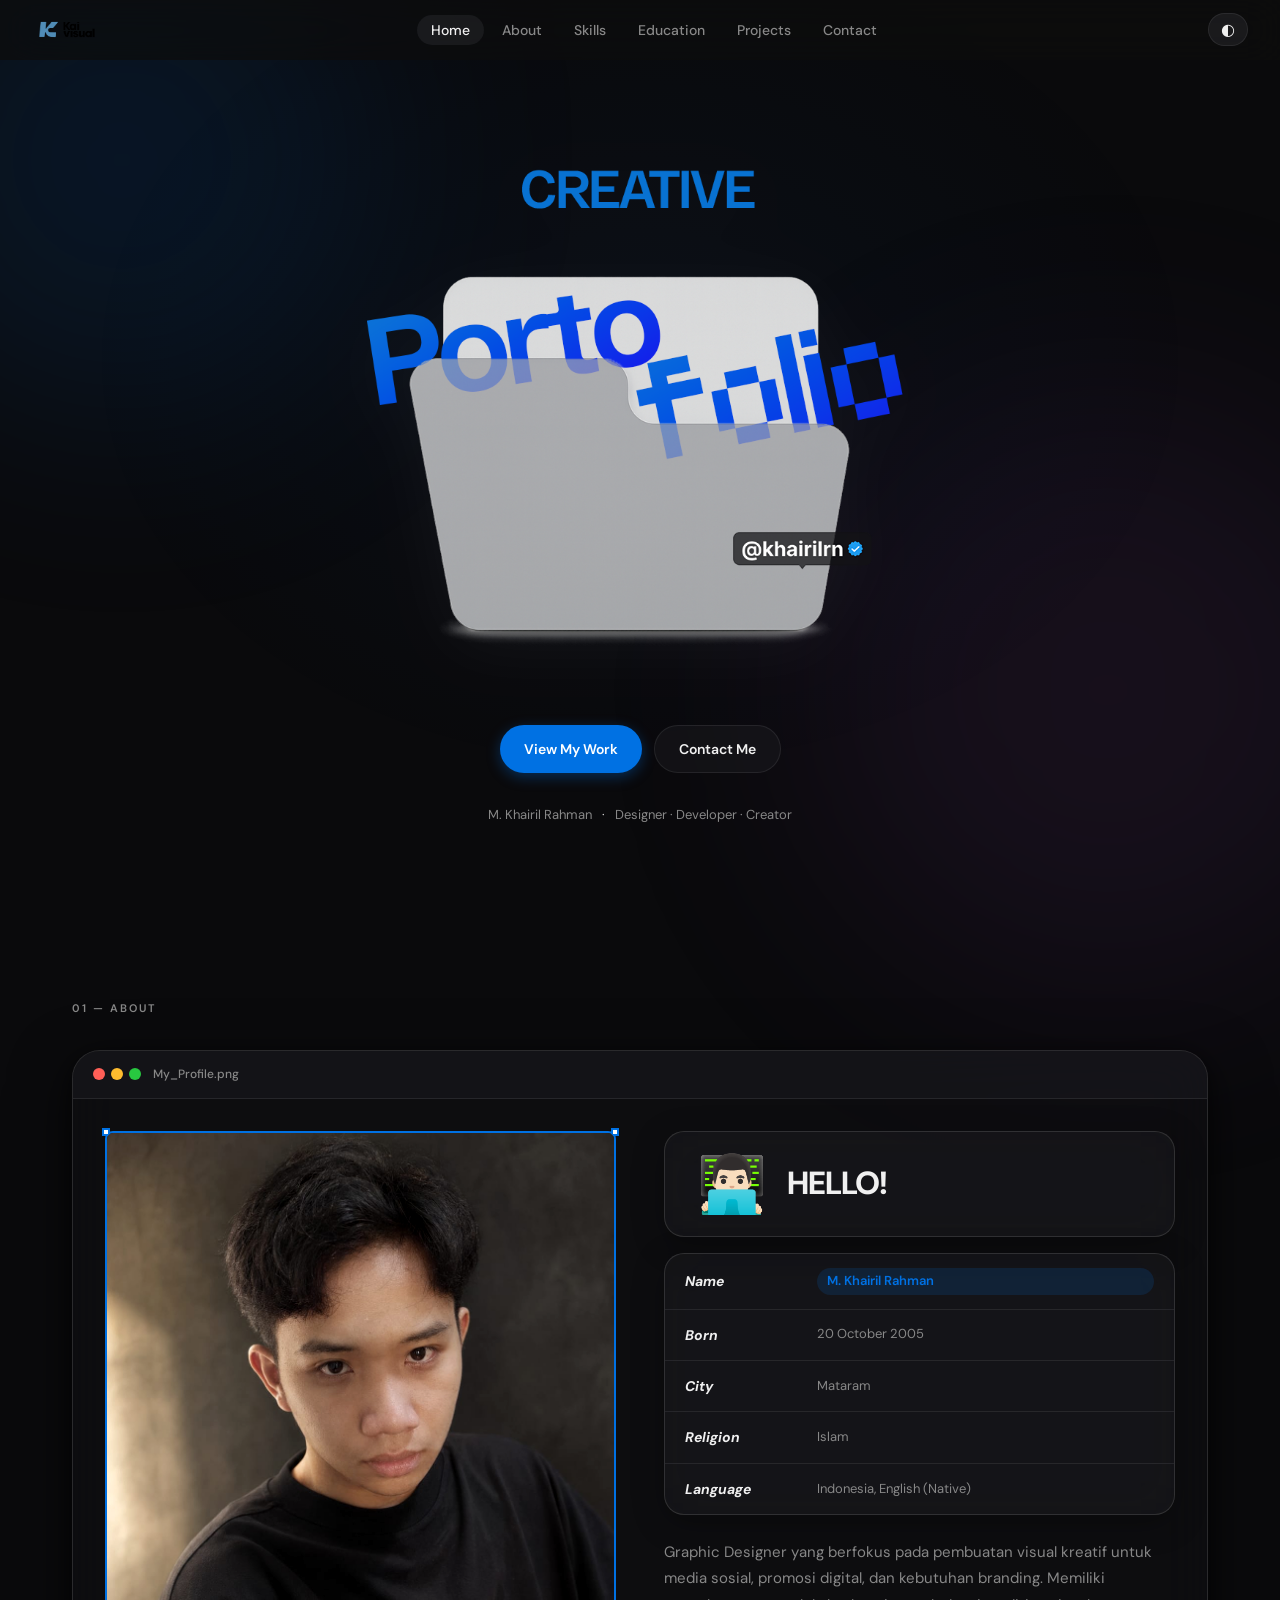
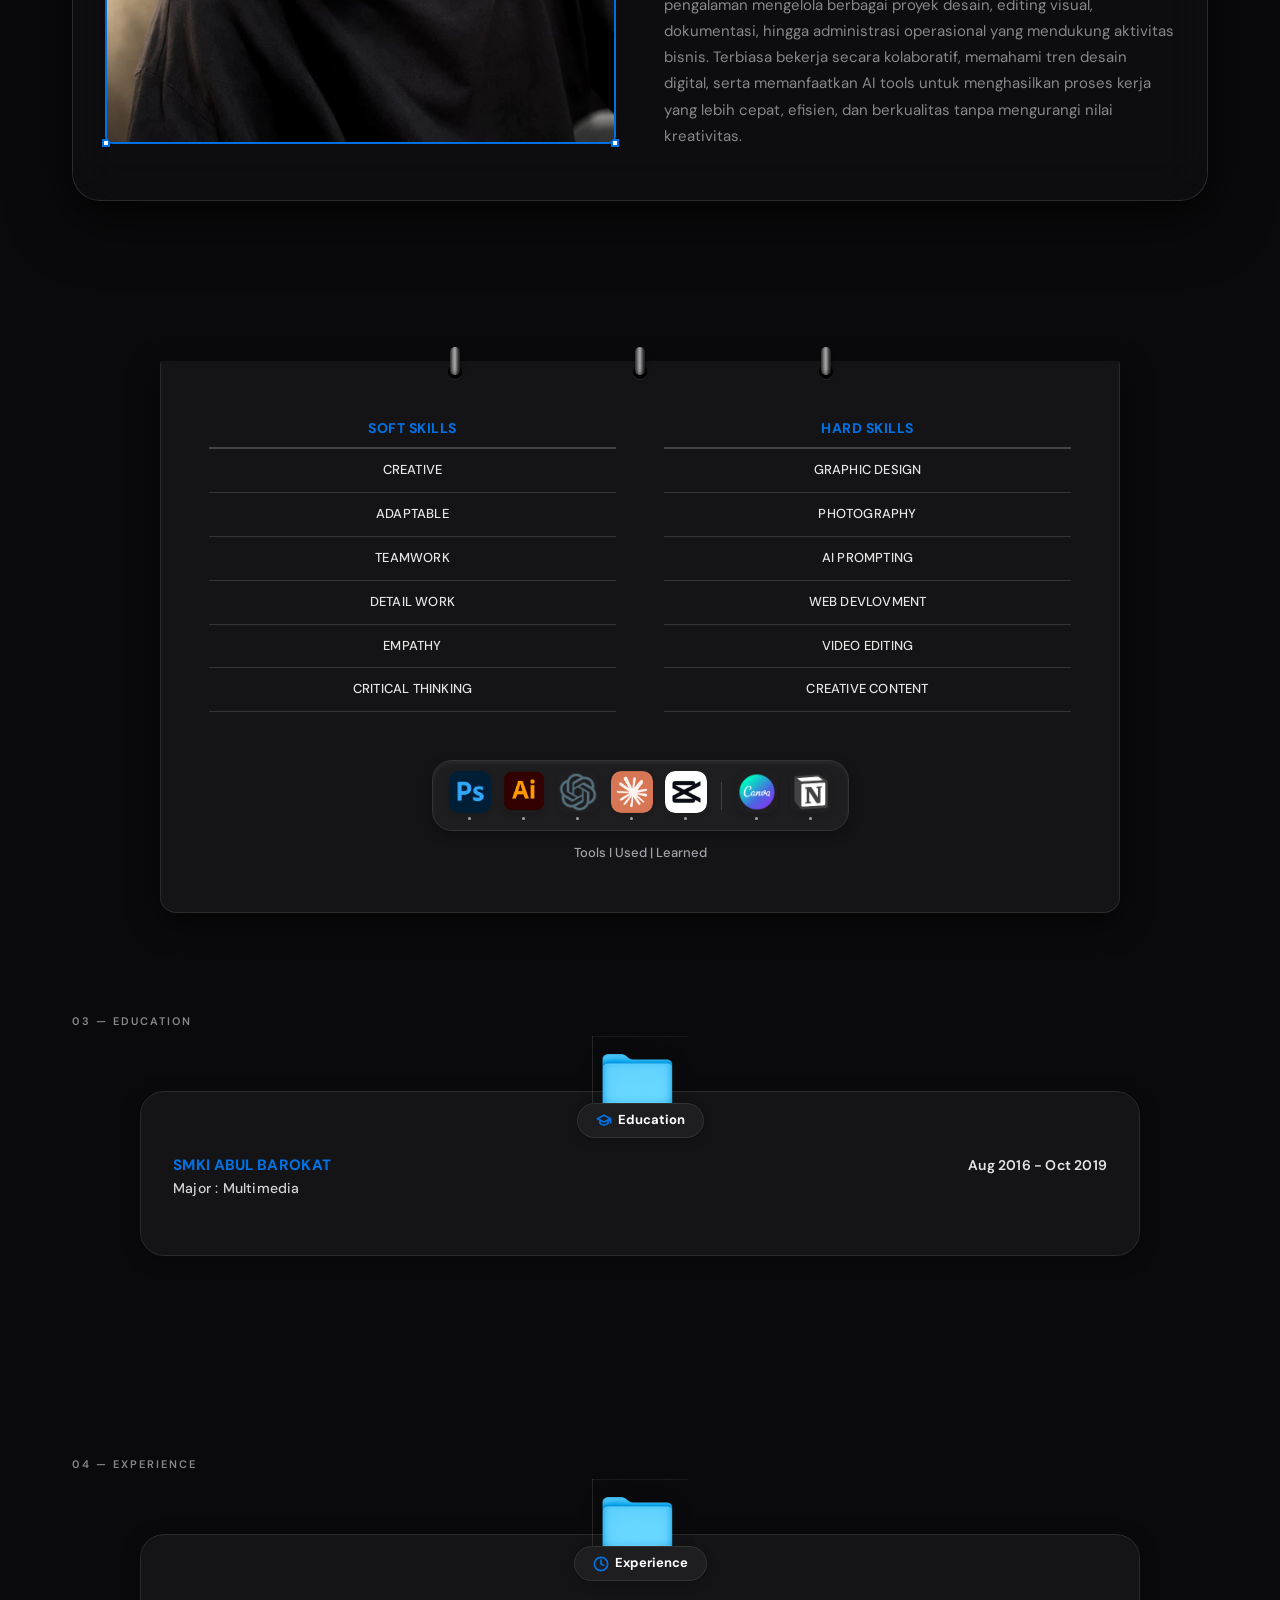
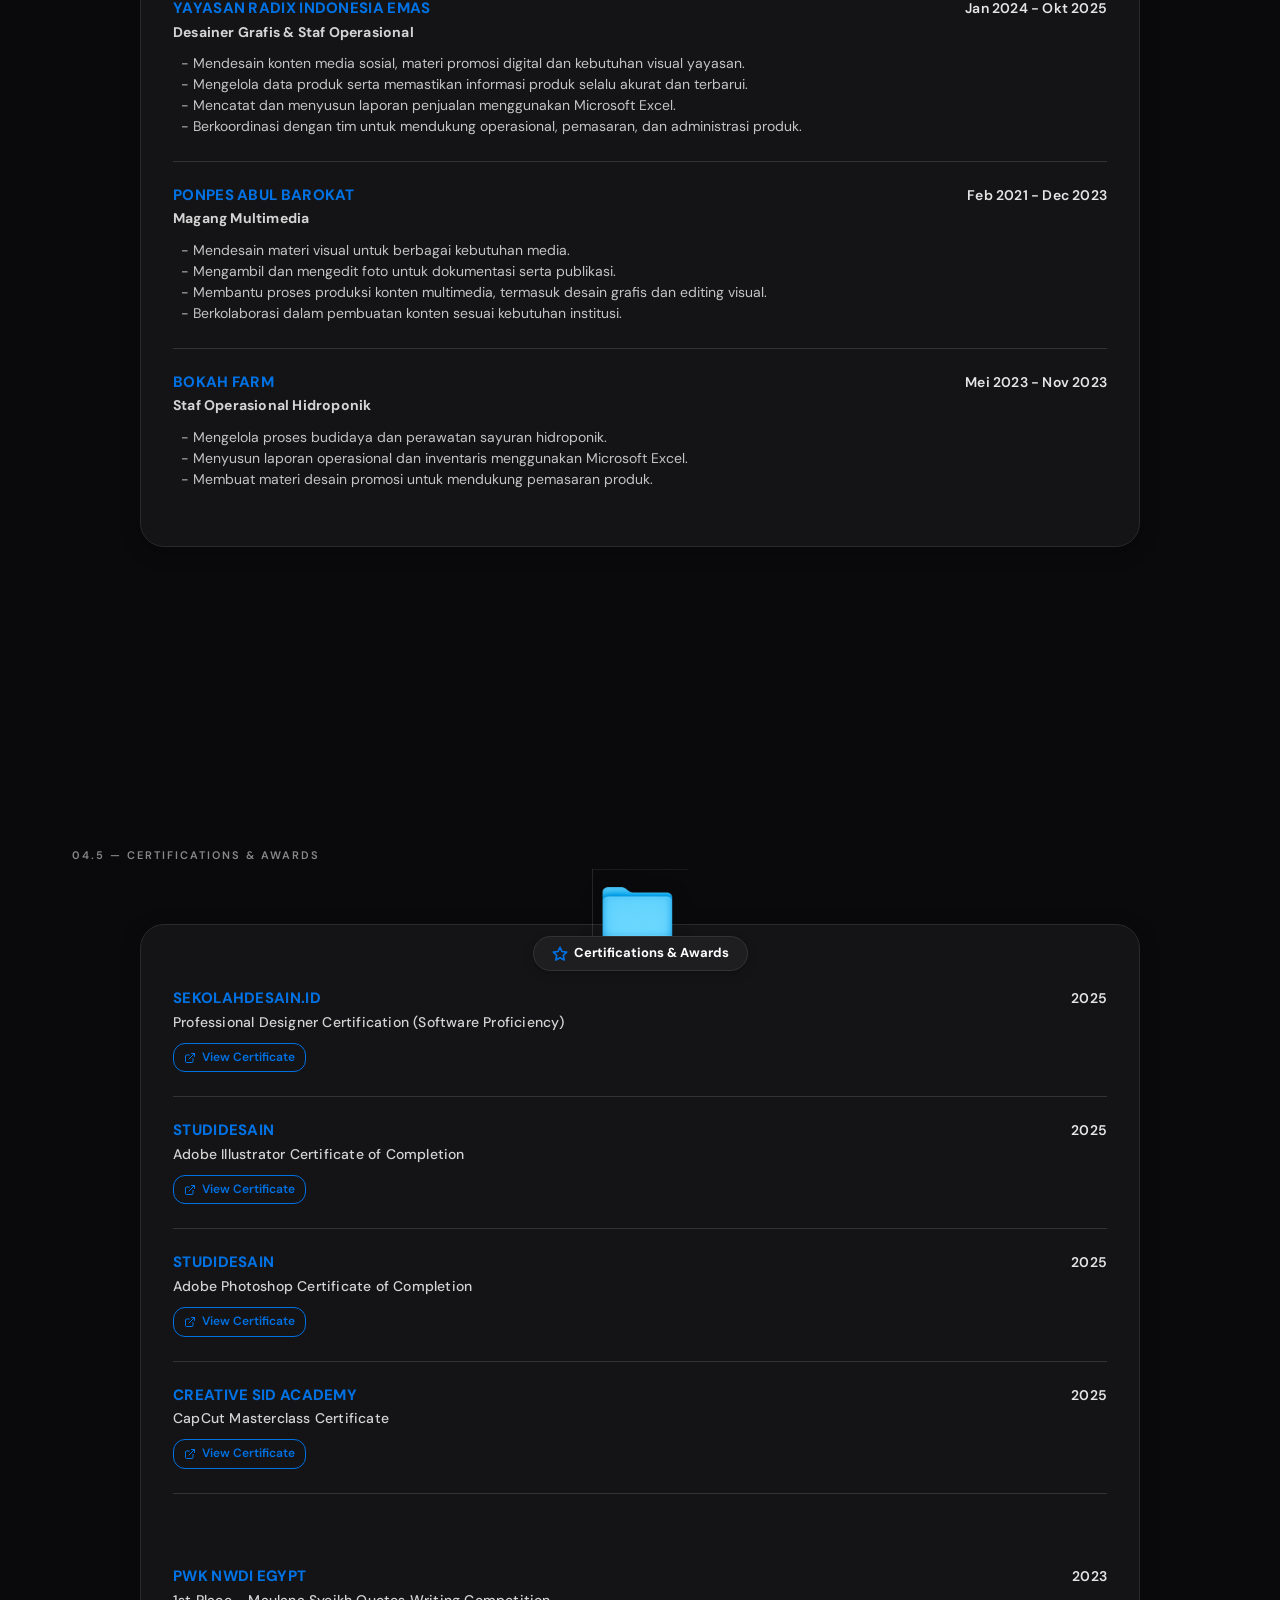
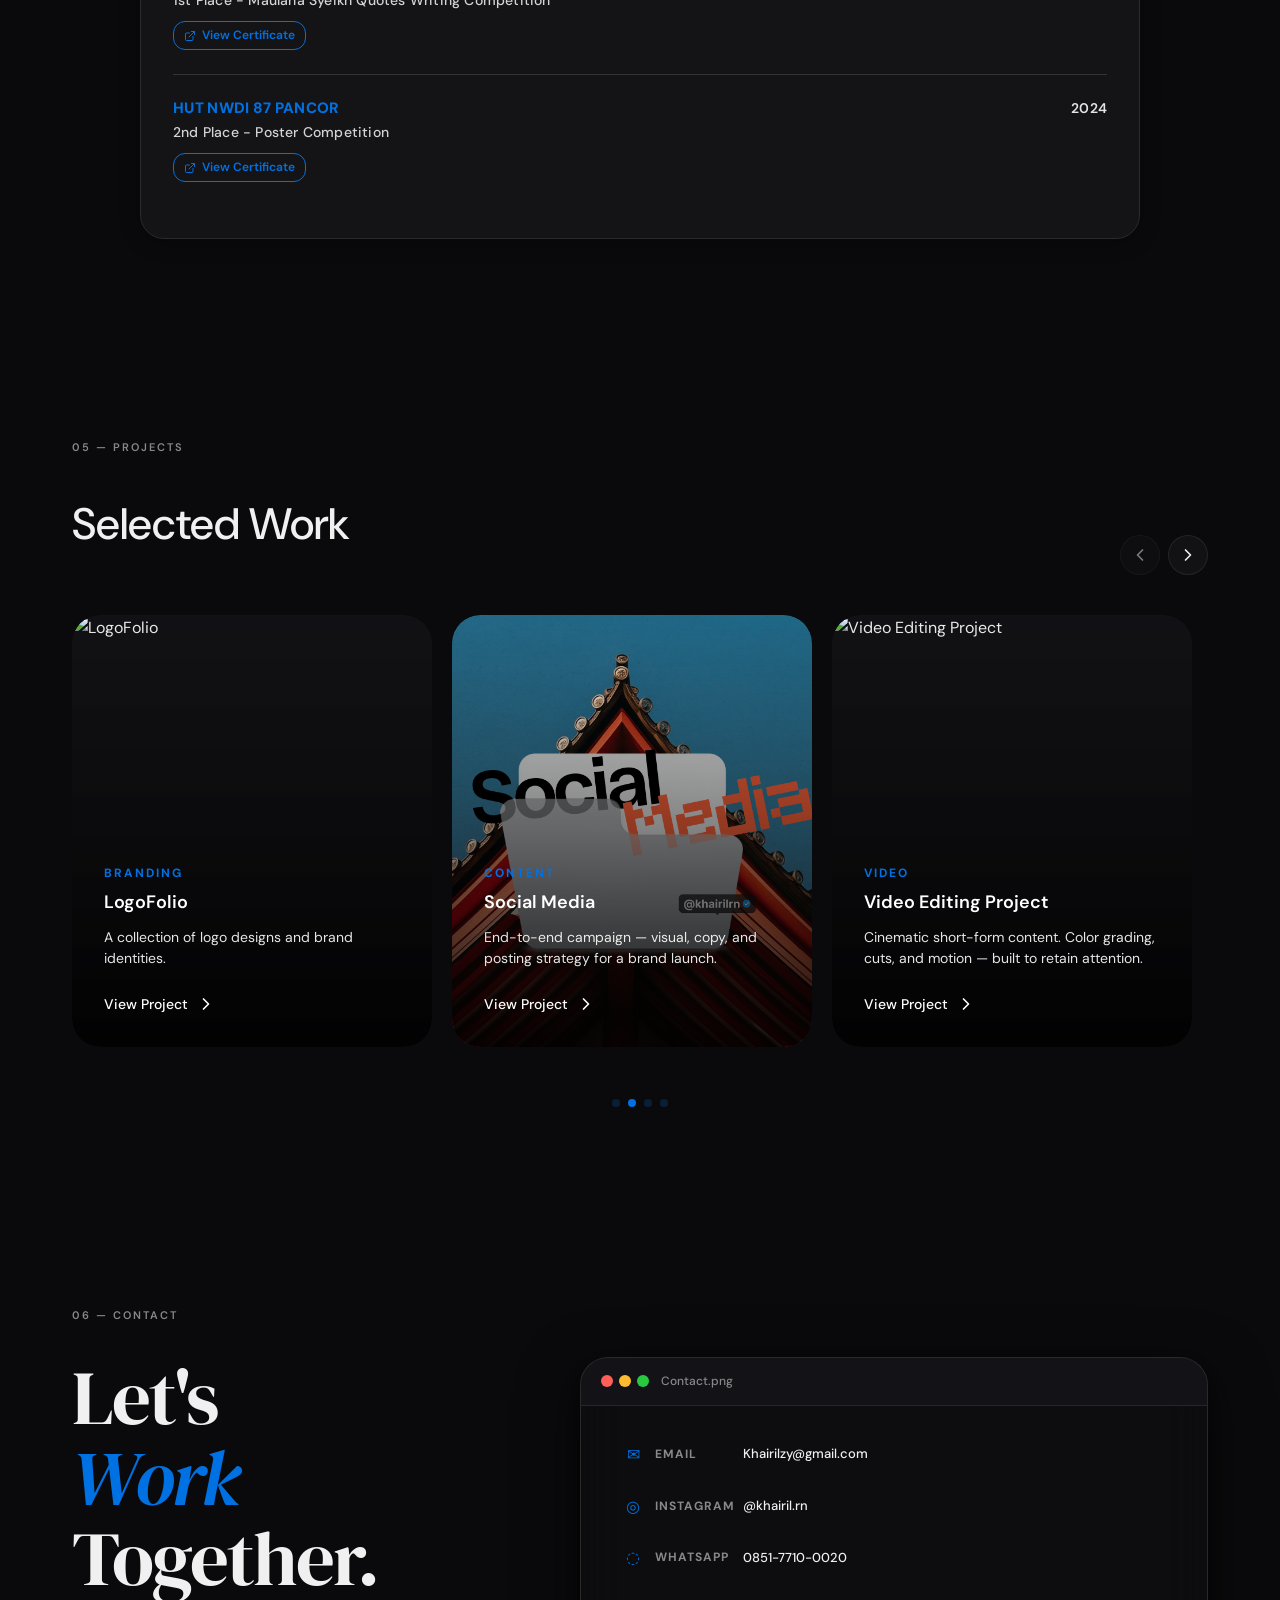
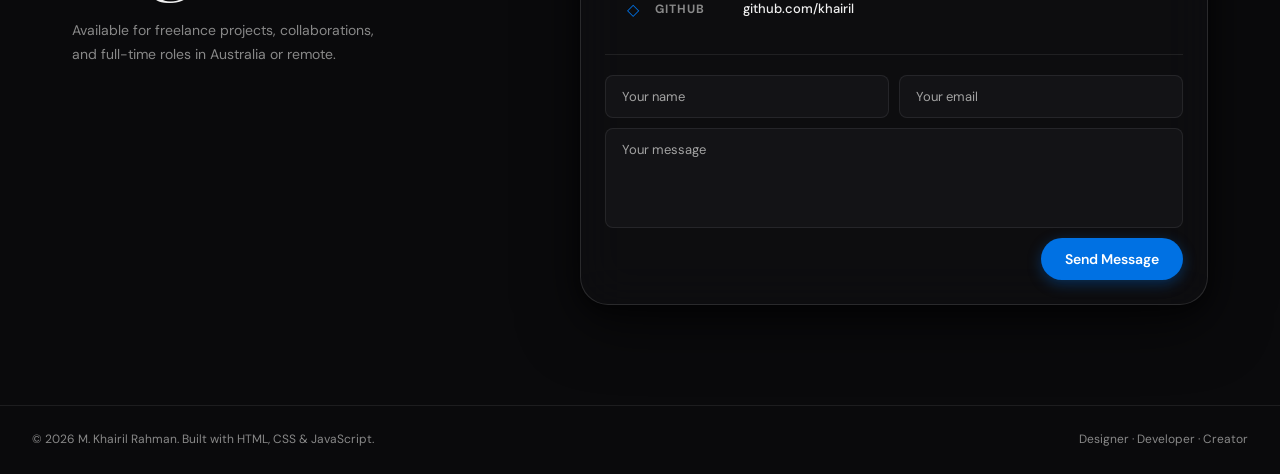
==== port/index.html @ 75b51e00 "Add files via upload" ====
<!DOCTYPE html>
<html lang="en">

<head>
  <meta charset="UTF-8" />
  <meta name="viewport" content="width=device-width, initial-scale=1.0" />
  <title>M. Khairil Rahman — Portfolio 2026</title>
  <link rel="preconnect" href="https://fonts.googleapis.com" />
  <link rel="preconnect" href="https://fonts.gstatic.com" crossorigin />
  <link
    href="https://fonts.googleapis.com/css2?family=DM+Sans:ital,opsz,wght@0,9..40,300;0,9..40,400;0,9..40,500;0,9..40,700;1,9..40,400;1,9..40,700&family=DM+Serif+Display:ital@0;1&display=swap"
    rel="stylesheet" />
  <link rel="stylesheet" href="style.css" />
</head>

<body class="dark">

  <!-- NAVBAR -->
  <nav class="navbar" id="navbar">
    <a href="#home" class="nav-logo">
      <img src="assets/icon%20apps/kaivisual%20New%20Logo-07.png" alt="Logo" />
    </a>
    <ul class="nav-links">
      <li><a href="#home" class="nav-link active">Home</a></li>
      <li><a href="#about" class="nav-link">About</a></li>
      <li><a href="#skills" class="nav-link">Skills</a></li>
      <li><a href="#education" class="nav-link">Education</a></li>
      <li><a href="#projects" class="nav-link">Projects</a></li>
      <li><a href="#contact" class="nav-link">Contact</a></li>
    </ul>
    <button class="dark-toggle" id="darkToggle" aria-label="Toggle dark mode">
      <span class="toggle-icon">◐</span>
    </button>
    <button class="hamburger" id="hamburger" aria-label="Menu">
      <span></span><span></span><span></span>
    </button>
  </nav>

  <!-- HERO SECTION -->
  <section class="hero" id="home">
    <div class="hero-center">
      <div class="hero-image-wrapper reveal" id="heroImageWrapper">
        <img src="assets/hero-image.png" alt="Creative Portfolio 2026" class="hero-image light-img" />
        <img src="assets/Portodark.png" alt="Creative Portfolio 2026" class="hero-image dark-img" />
      </div>
    </div>

    <div class="hero-cta reveal">
      <a href="#projects" class="btn btn-primary">View My Work</a>
      <a href="#contact" class="btn btn-ghost">Contact Me</a>
    </div>

    <div class="hero-sub reveal">
      <span>M. Khairil Rahman</span>
      <span class="sep">·</span>
      <span>Designer · Developer · Creator</span>
    </div>
  </section>

  <!-- ABOUT SECTION -->
  <section class="about" id="about">
    <div class="section-label reveal">01 — About</div>

    <div class="macos-window reveal">
      <div class="window-bar">
        <div class="traffic-lights">
          <span class="tl red"></span>
          <span class="tl yellow"></span>
          <span class="tl green"></span>
        </div>
        <span class="window-title">My_Profile.png</span>
      </div>
      <div class="window-body about-body">
        <div class="about-left">
          <div class="photo-frame">
            <div class="photo-placeholder" id="photoCard">
              <div class="photo-handle top-left"></div>
              <div class="photo-handle top-right"></div>
              <div class="photo-handle bottom-left"></div>
              <div class="photo-handle bottom-right"></div>
              <img src="assets/profile.jpg" alt="M. Khairil Rahman" class="profile-photo" />
              <div class="photo-glow-overlay"></div>
            </div>
          </div>
        </div>
        <div class="about-right">
          <div class="hello-card">
            <div class="memoji">👨🏻‍💻</div>
            <span class="hello-text">HELLO!</span>
          </div>
          <div class="bio-card">
            <div class="bio-row">
              <span class="bio-label">Name</span>
              <span class="bio-value highlight">M. Khairil Rahman</span>
            </div>
            <div class="bio-row">
              <span class="bio-label">Born</span>
              <span class="bio-value">20 October 2005</span>
            </div>
            <div class="bio-row">
              <span class="bio-label">City</span>
              <span class="bio-value">Mataram</span>
            </div>
            <div class="bio-row">
              <span class="bio-label">Religion</span>
              <span class="bio-value">Islam</span>
            </div>
            <div class="bio-row">
              <span class="bio-label">Language</span>
              <span class="bio-value">Indonesia, English (Native)</span>
            </div>
          </div>
          <p class="about-text">
            Graphic Designer yang berfokus pada pembuatan visual kreatif untuk media sosial, promosi digital, dan kebutuhan branding. Memiliki pengalaman mengelola berbagai proyek desain, editing visual, dokumentasi, hingga administrasi operasional yang mendukung aktivitas bisnis. Terbiasa bekerja secara kolaboratif, memahami tren desain digital, serta memanfaatkan AI tools untuk menghasilkan proses kerja yang lebih cepat, efisien, dan berkualitas tanpa mengurangi nilai kreativitas.
          </p>
        </div>
      </div>
    </div>
  </section>



  <!-- RINGBOUND NOTEBOOK UI (SOFT & HARD SKILLS) -->
  <div class="ring-notebook-ui reveal" style="--delay:200ms">
    <!-- Binder rings at top edge -->
    <div class="binder-rings">
      <div class="ring-wrapper">
        <div class="ring-hole"></div>
        <div class="binder-ring"></div>
      </div>
      <div class="ring-wrapper">
        <div class="ring-hole"></div>
        <div class="binder-ring"></div>
      </div>
      <div class="ring-wrapper">
        <div class="ring-hole"></div>
        <div class="binder-ring"></div>
      </div>
    </div>

    <!-- Notebook Page Body -->
    <div class="notebook-body">
      <div class="notebook-columns">
        <!-- Left Column: Soft Skills -->
        <div class="notebook-col">
          <div class="col-header">SOFT SKILLS</div>
          <div class="col-divider"></div>
          <ul class="skills-list">
            <li>CREATIVE</li>
            <li>ADAPTABLE</li>
            <li>TEAMWORK</li>
            <li>DETAIL WORK</li>
            <li>EMPATHY</li>
            <li>CRITICAL THINKING</li>
          </ul>
        </div>
        <!-- Right Column: Hard Skills -->
        <div class="notebook-col">
          <div class="col-header">HARD SKILLS</div>
          <div class="col-divider"></div>
          <ul class="skills-list">
            <li>GRAPHIC DESIGN</li>
            <li>PHOTOGRAPHY</li>
            <li>AI PROMPTING</li>
            <li>WEB DEVLOVMENT</li>
            <li>VIDEO EDITING</li>
            <li>CREATIVE CONTENT</li>
          </ul>
        </div>
      </div>

      <!-- Software Tools Dock -->
      <div class="notebook-dock-container">
        <div class="software-dock">
          <!-- Photoshop -->
          <div class="dock-app">
            <div class="app-icon"><img src="assets/icon apps/photoshop.png" alt="Photoshop"
                style="width: 100%; height: 100%; object-fit: cover; border-radius: 10px;"></div>
            <span class="app-dot"></span>
          </div>
          <!-- Illustrator -->
          <div class="dock-app">
            <div class="app-icon"><img src="assets/icon apps/illustrator.png" alt="Illustrator"
                style="width: 100%; height: 100%; object-fit: cover; border-radius: 10px;"></div>
            <span class="app-dot"></span>
          </div>
          <!-- ChatGPT -->
          <div class="dock-app">
            <div class="app-icon"><img src="assets/icon apps/chatgpt.png" alt="ChatGPT"
                style="width: 100%; height: 100%; object-fit: cover; border-radius: 10px;"></div>
            <span class="app-dot"></span>
          </div>
          <!-- Claude AI -->
          <div class="dock-app">
            <div class="app-icon"><img src="assets/icon apps/claude.png" alt="Claude AI"
                style="width: 100%; height: 100%; object-fit: cover; border-radius: 10px;"></div>
            <span class="app-dot"></span>
          </div>
          <!-- CapCut -->
          <div class="dock-app">
            <div class="app-icon"><img src="assets/icon apps/capcut.png" alt="CapCut"
                style="width: 100%; height: 100%; object-fit: cover; border-radius: 10px;"></div>
            <span class="app-dot"></span>
          </div>
          <!-- Divider -->
          <div class="dock-divider"></div>
          <!-- Canva -->
          <div class="dock-app">
            <div class="app-icon"><img src="assets/icon apps/canva.png" alt="Canva"
                style="width: 100%; height: 100%; object-fit: cover; border-radius: 10px;"></div>
            <span class="app-dot"></span>
          </div>
          <!-- Notion -->
          <div class="dock-app">
            <div class="app-icon"><img src="assets/icon apps/notion.png" alt="Notion"
                style="width: 100%; height: 100%; object-fit: cover; border-radius: 10px;"></div>
            <span class="app-dot"></span>
          </div>
        </div>
        <div class="dock-footer-label">Tools I Used | Learned</div>
      </div>
    </div>
  </div>
  </section>

  <!-- EDUCATION SECTION -->
  <section class="experience" id="education">
    <div class="section-label reveal">03 — Education</div>

    <div class="single-folder-container reveal">
      <div class="folder-card-wrapper">
        <div class="folder-tab-header">
          <img src="assets/icon apps/folder.png" alt="Folder Tab" class="folder-tab-image" />
          <div class="folder-tab-label">
            <span class="tab-icon">
              <svg viewBox="0 0 24 24" width="16" height="16" fill="none" stroke="currentColor" stroke-width="2.5" stroke-linecap="round" stroke-linejoin="round">
                <path d="M22 10v6M2 10l10-5 10 5-10 5z"></path>
                <path d="M6 12v5c3 3 9 3 12 0v-5"></path>
              </svg>
            </span>
            Education
          </div>
        </div>

        <div class="folder-card-body">
          <div class="exp-table-row">
            <div class="exp-details-col">
              <div class="exp-company">SMKI Abul Barokat</div>
              <div class="exp-role" style="text-transform: none;">Major : Multimedia</div>
            </div>
            <div class="exp-date-col">Aug 2016 - Oct 2019</div>
          </div>
        </div>
      </div>
    </div>
  </section>

  <!-- EXPERIENCE SECTION -->
  <section class="experience" id="experience">
    <div class="section-label reveal">04 — Experience</div>

    <div class="single-folder-container reveal">
      <!-- FOLDER: EXPERIENCE -->
      <div class="folder-card-wrapper">
        <div class="folder-tab-header">
          <img src="assets/icon apps/folder.png" alt="Folder Tab" class="folder-tab-image" />
          <div class="folder-tab-label">
            <span class="tab-icon">
              <svg viewBox="0 0 24 24" width="16" height="16" fill="none" stroke="currentColor" stroke-width="2.5"
                stroke-linecap="round" stroke-linejoin="round">
                <circle cx="12" cy="12" r="10"></circle>
                <polyline points="12 6 12 12 16 14"></polyline>
              </svg>
            </span>
            Experience
          </div>
        </div>

        <div class="folder-card-body">
          <!-- Row 1 -->
          <div class="exp-table-row">
            <div class="exp-details-col">
              <div class="exp-company">Yayasan Radix Indonesia Emas</div>
              <div class="exp-role" style="text-transform: none; font-weight: bold; margin-bottom: 8px;">Desainer Grafis &amp; Staf Operasional</div>
              <ul style="margin: 0; padding-left: 20px; font-size: 14px; opacity: 0.8; line-height: 1.5; list-style-type: '- ';">
                <li>Mendesain konten media sosial, materi promosi digital dan kebutuhan visual yayasan.</li>
                <li>Mengelola data produk serta memastikan informasi produk selalu akurat dan terbarui.</li>
                <li>Mencatat dan menyusun laporan penjualan menggunakan Microsoft Excel.</li>
                <li>Berkoordinasi dengan tim untuk mendukung operasional, pemasaran, dan administrasi produk.</li>
              </ul>
            </div>
            <div class="exp-date-col">Jan 2024 - Okt 2025</div>
          </div>
          <!-- Row 2 -->
          <div class="exp-table-row">
            <div class="exp-details-col">
              <div class="exp-company">Ponpes Abul Barokat</div>
              <div class="exp-role" style="text-transform: none; font-weight: bold; margin-bottom: 8px;">Magang Multimedia</div>
              <ul style="margin: 0; padding-left: 20px; font-size: 14px; opacity: 0.8; line-height: 1.5; list-style-type: '- ';">
                <li>Mendesain materi visual untuk berbagai kebutuhan media.</li>
                <li>Mengambil dan mengedit foto untuk dokumentasi serta publikasi.</li>
                <li>Membantu proses produksi konten multimedia, termasuk desain grafis dan editing visual.</li>
                <li>Berkolaborasi dalam pembuatan konten sesuai kebutuhan institusi.</li>
              </ul>
            </div>
            <div class="exp-date-col">Feb 2021 - Dec 2023</div>
          </div>
          <!-- Row 3 -->
          <div class="exp-table-row">
            <div class="exp-details-col">
              <div class="exp-company">Bokah Farm</div>
              <div class="exp-role" style="text-transform: none; font-weight: bold; margin-bottom: 8px;">Staf Operasional Hidroponik</div>
              <ul style="margin: 0; padding-left: 20px; font-size: 14px; opacity: 0.8; line-height: 1.5; list-style-type: '- ';">
                <li>Mengelola proses budidaya dan perawatan sayuran hidroponik.</li>
                <li>Menyusun laporan operasional dan inventaris menggunakan Microsoft Excel.</li>
                <li>Membuat materi desain promosi untuk mendukung pemasaran produk.</li>
              </ul>
            </div>
            <div class="exp-date-col">Mei 2023 - Nov 2023</div>
          </div>
        </div>
      </div>
    </div>
  </section>

  <!-- CERTIFICATIONS & AWARDS SECTION -->
  <section class="experience" id="certifications" style="margin-top: 100px;">
    <div class="section-label reveal">04.5 — Certifications &amp; Awards</div>

    <div class="single-folder-container reveal">
      <div class="folder-card-wrapper">
        <div class="folder-tab-header">
          <img src="assets/icon apps/folder.png" alt="Folder Tab" class="folder-tab-image" />
          <div class="folder-tab-label">
            <span class="tab-icon">
              <svg viewBox="0 0 24 24" width="16" height="16" fill="none" stroke="currentColor" stroke-width="2.5" stroke-linecap="round" stroke-linejoin="round">
                <polygon points="12 2 15.09 8.26 22 9.27 17 14.14 18.18 21.02 12 17.77 5.82 21.02 7 14.14 2 9.27 8.91 8.26 12 2"></polygon>
              </svg>
            </span>
            Certifications &amp; Awards
          </div>
        </div>

        <div class="folder-card-body">
          <!-- Cert 1 -->
          <div class="exp-table-row">
            <div class="exp-details-col">
              <div class="exp-company">SekolahDesain.id</div>
              <div class="exp-role" style="text-transform: none;">Professional Designer Certification (Software Proficiency)</div>
              <a href="https://drive.google.com/file/d/1e8yqchxCxrOLLAJW5EW491OZ12ApFSYV/view?usp=sharing" target="_blank" class="view-cert-btn" style="display: inline-flex; align-items: center; gap: 6px; margin-top: 8px; font-size: 12px; font-weight: 600; color: #0071e3; text-decoration: none; padding: 4px 10px; border: 1px solid #0071e3; border-radius: 12px; width: fit-content;">
                <svg width="12" height="12" viewBox="0 0 24 24" fill="none" stroke="currentColor" stroke-width="2" stroke-linecap="round" stroke-linejoin="round"><path d="M18 13v6a2 2 0 0 1-2 2H5a2 2 0 0 1-2-2V8a2 2 0 0 1 2-2h6"></path><polyline points="15 3 21 3 21 9"></polyline><line x1="10" y1="14" x2="21" y2="3"></line></svg>
                View Certificate
              </a>
            </div>
            <div class="exp-date-col">2025</div>
          </div>
          <!-- Cert 2 -->
          <div class="exp-table-row">
            <div class="exp-details-col">
              <div class="exp-company">StudiDesain</div>
              <div class="exp-role" style="text-transform: none;">Adobe Illustrator Certificate of Completion</div>
              <a href="#" class="view-cert-btn" style="display: inline-flex; align-items: center; gap: 6px; margin-top: 8px; font-size: 12px; font-weight: 600; color: #0071e3; text-decoration: none; padding: 4px 10px; border: 1px solid #0071e3; border-radius: 12px; width: fit-content;">
                <svg width="12" height="12" viewBox="0 0 24 24" fill="none" stroke="currentColor" stroke-width="2" stroke-linecap="round" stroke-linejoin="round"><path d="M18 13v6a2 2 0 0 1-2 2H5a2 2 0 0 1-2-2V8a2 2 0 0 1 2-2h6"></path><polyline points="15 3 21 3 21 9"></polyline><line x1="10" y1="14" x2="21" y2="3"></line></svg>
                View Certificate
              </a>
            </div>
            <div class="exp-date-col">2025</div>
          </div>
          <!-- Cert 3 -->
          <div class="exp-table-row">
            <div class="exp-details-col">
              <div class="exp-company">StudiDesain</div>
              <div class="exp-role" style="text-transform: none;">Adobe Photoshop Certificate of Completion</div>
              <a href="https://drive.google.com/file/d/1_SYDD5vtlv7Fv_yMnodeogTlEGJW26-6/view?usp=drive_link" target="_blank" class="view-cert-btn" style="display: inline-flex; align-items: center; gap: 6px; margin-top: 8px; font-size: 12px; font-weight: 600; color: #0071e3; text-decoration: none; padding: 4px 10px; border: 1px solid #0071e3; border-radius: 12px; width: fit-content;">
                <svg width="12" height="12" viewBox="0 0 24 24" fill="none" stroke="currentColor" stroke-width="2" stroke-linecap="round" stroke-linejoin="round"><path d="M18 13v6a2 2 0 0 1-2 2H5a2 2 0 0 1-2-2V8a2 2 0 0 1 2-2h6"></path><polyline points="15 3 21 3 21 9"></polyline><line x1="10" y1="14" x2="21" y2="3"></line></svg>
                View Certificate
              </a>
            </div>
            <div class="exp-date-col">2025</div>
          </div>
          <!-- Cert 4 -->
          <div class="exp-table-row">
            <div class="exp-details-col">
              <div class="exp-company">Creative SID Academy</div>
              <div class="exp-role" style="text-transform: none;">CapCut Masterclass Certificate</div>
              <a href="https://drive.google.com/file/d/17FU4JgRET3nURm3svsICIbRwE8nDIgpw/view?usp=sharing" target="_blank" class="view-cert-btn" style="display: inline-flex; align-items: center; gap: 6px; margin-top: 8px; font-size: 12px; font-weight: 600; color: #0071e3; text-decoration: none; padding: 4px 10px; border: 1px solid #0071e3; border-radius: 12px; width: fit-content;">
                <svg width="12" height="12" viewBox="0 0 24 24" fill="none" stroke="currentColor" stroke-width="2" stroke-linecap="round" stroke-linejoin="round"><path d="M18 13v6a2 2 0 0 1-2 2H5a2 2 0 0 1-2-2V8a2 2 0 0 1 2-2h6"></path><polyline points="15 3 21 3 21 9"></polyline><line x1="10" y1="14" x2="21" y2="3"></line></svg>
                View Certificate
              </a>
            </div>
            <div class="exp-date-col">2025</div>
          </div>
          
          <div style="margin: 32px 0 16px; height: 1.5px; background: #111; opacity: 0.2;"></div>

          <!-- Award 1 -->
          <div class="exp-table-row">
            <div class="exp-details-col">
              <div class="exp-company">PWK NWDI Egypt</div>
              <div class="exp-role" style="text-transform: none;">1st Place - Maulana Syeikh Quotes Writing Competition</div>
              <a href="https://drive.google.com/file/d/18_DrMlpwb7f4XQkw9xmH7hGm4e32XyQ9/view?usp=sharing" target="_blank" class="view-cert-btn" style="display: inline-flex; align-items: center; gap: 6px; margin-top: 8px; font-size: 12px; font-weight: 600; color: #0071e3; text-decoration: none; padding: 4px 10px; border: 1px solid #0071e3; border-radius: 12px; width: fit-content;">
                <svg width="12" height="12" viewBox="0 0 24 24" fill="none" stroke="currentColor" stroke-width="2" stroke-linecap="round" stroke-linejoin="round"><path d="M18 13v6a2 2 0 0 1-2 2H5a2 2 0 0 1-2-2V8a2 2 0 0 1 2-2h6"></path><polyline points="15 3 21 3 21 9"></polyline><line x1="10" y1="14" x2="21" y2="3"></line></svg>
                View Certificate
              </a>
            </div>
            <div class="exp-date-col">2023</div>
          </div>
          <!-- Award 2 -->
          <div class="exp-table-row">
            <div class="exp-details-col">
              <div class="exp-company">HUT NWDI 87 Pancor</div>
              <div class="exp-role" style="text-transform: none;">2nd Place - Poster Competition</div>
              <a href="#" class="view-cert-btn" style="display: inline-flex; align-items: center; gap: 6px; margin-top: 8px; font-size: 12px; font-weight: 600; color: #0071e3; text-decoration: none; padding: 4px 10px; border: 1px solid #0071e3; border-radius: 12px; width: fit-content;">
                <svg width="12" height="12" viewBox="0 0 24 24" fill="none" stroke="currentColor" stroke-width="2" stroke-linecap="round" stroke-linejoin="round"><path d="M18 13v6a2 2 0 0 1-2 2H5a2 2 0 0 1-2-2V8a2 2 0 0 1 2-2h6"></path><polyline points="15 3 21 3 21 9"></polyline><line x1="10" y1="14" x2="21" y2="3"></line></svg>
                View Certificate
              </a>
            </div>
            <div class="exp-date-col">2024</div>
          </div>
        </div>
      </div>
    </div>
  </section>

  <!-- PROJECTS SECTION -->
  <section class="projects gallery-section" id="projects">
    <div class="gallery-container">
      <div class="gallery-header reveal">
        <div class="gallery-title-wrapper">
          <div class="section-label">05 — Projects</div>
          <h2 class="gallery-title">Selected Work</h2>
        </div>
        <div class="gallery-controls hidden-mobile">
          <button class="btn-icon" id="prevBtn" aria-label="Previous">
            <svg viewBox="0 0 24 24" fill="none" stroke="currentColor" stroke-width="2" stroke-linecap="round"
              stroke-linejoin="round" style="width:20px;height:20px;">
              <path d="m15 18-6-6 6-6" />
            </svg>
          </button>
          <button class="btn-icon" id="nextBtn" aria-label="Next">
            <svg viewBox="0 0 24 24" fill="none" stroke="currentColor" stroke-width="2" stroke-linecap="round"
              stroke-linejoin="round" style="width:20px;height:20px;">
              <path d="m9 18 6-6-6-6" />
            </svg>
          </button>
        </div>
      </div>

      <div class="carousel-wrapper reveal" style="--delay:100ms">
        <div class="carousel-container" id="galleryCarousel">


          <div class="carousel-item">
            <a href="https://www.behance.net/gallery/252058501/Logofolio" target="_blank" class="carousel-link">
              <div class="carousel-card">
                <img src="assets/Project%20Image/logofolio.png"
                  alt="LogoFolio" class="carousel-img">
                <div class="carousel-overlay"></div>
                <div class="carousel-content">
                  <div
                    style="font-size: 12px; font-weight: 700; color: var(--blue); letter-spacing: 2px; text-transform: uppercase; margin-bottom: 8px;">
                    Branding</div>
                  <h3 class="carousel-title">LogoFolio</h3>
                  <p class="carousel-desc">A collection of logo designs and brand identities.
                  </p>
                  <div class="carousel-readmore">View Project <svg viewBox="0 0 24 24" fill="none" stroke="currentColor"
                      stroke-width="2" stroke-linecap="round" stroke-linejoin="round" style="width:20px;height:20px;">
                      <path d="m9 18 6-6-6-6" />
                    </svg></div>
                </div>
              </div>
            </a>
          </div>

          <div class="carousel-item">
            <a href="https://www.behance.net/gallery/252060171/Social-Media" target="_blank" class="carousel-link">
              <div class="carousel-card">
                <img src="assets/Project%20Image/sosmed.png"
                  alt="Social Media" class="carousel-img">
                <div class="carousel-overlay"></div>
                <div class="carousel-content">
                  <div
                    style="font-size: 12px; font-weight: 700; color: var(--blue); letter-spacing: 2px; text-transform: uppercase; margin-bottom: 8px;">
                    Content</div>
                  <h3 class="carousel-title">Social Media</h3>
                  <p class="carousel-desc">End-to-end campaign — visual, copy, and posting strategy for a brand launch.
                  </p>
                  <div class="carousel-readmore">View Project <svg viewBox="0 0 24 24" fill="none" stroke="currentColor"
                      stroke-width="2" stroke-linecap="round" stroke-linejoin="round" style="width:20px;height:20px;">
                      <path d="m9 18 6-6-6-6" />
                    </svg></div>
                </div>
              </div>
            </a>
          </div>

          <div class="carousel-item">
            <a href="#" class="carousel-link">
              <div class="carousel-card">
                <img src="https://images.unsplash.com/photo-1574717024653-61fd2cf4d44d?q=80&w=1080"
                  alt="Video Editing Project" class="carousel-img">
                <div class="carousel-overlay"></div>
                <div class="carousel-content">
                  <div
                    style="font-size: 12px; font-weight: 700; color: var(--blue); letter-spacing: 2px; text-transform: uppercase; margin-bottom: 8px;">
                    Video</div>
                  <h3 class="carousel-title">Video Editing Project</h3>
                  <p class="carousel-desc">Cinematic short-form content. Color grading, cuts, and motion — built to
                    retain attention.</p>
                  <div class="carousel-readmore">View Project <svg viewBox="0 0 24 24" fill="none" stroke="currentColor"
                      stroke-width="2" stroke-linecap="round" stroke-linejoin="round" style="width:20px;height:20px;">
                      <path d="m9 18 6-6-6-6" />
                    </svg></div>
                </div>
              </div>
            </a>
          </div>

          <div class="carousel-item">
            <a href="#" class="carousel-link">
              <div class="carousel-card">
                <img src="https://images.unsplash.com/photo-1561070791-2526d30994b5?q=80&w=1080" alt="UI Landing Page"
                  class="carousel-img">
                <div class="carousel-overlay"></div>
                <div class="carousel-content">
                  <div
                    style="font-size: 12px; font-weight: 700; color: var(--blue); letter-spacing: 2px; text-transform: uppercase; margin-bottom: 8px;">
                    UI Design</div>
                  <h3 class="carousel-title">UI Landing Page</h3>
                  <p class="carousel-desc">High-conversion landing page design — product focused, mobile-first, dark
                    aesthetic.</p>
                  <div class="carousel-readmore">View Project <svg viewBox="0 0 24 24" fill="none" stroke="currentColor"
                      stroke-width="2" stroke-linecap="round" stroke-linejoin="round" style="width:20px;height:20px;">
                      <path d="m9 18 6-6-6-6" />
                    </svg></div>
                </div>
              </div>
            </a>
          </div>



        </div>

        <div class="carousel-dots" id="carouselDots"></div>
      </div>
    </div>
  </section>


  <!-- CONTACT SECTION -->
  <section class="contact" id="contact">
    <div class="section-label reveal">06 — Contact</div>

    <div class="contact-layout">
      <div class="contact-left reveal">
        <h2 class="contact-heading">Let's<br /><em>Work</em><br />Together.</h2>
        <p class="contact-sub">Available for freelance projects, collaborations, and full-time roles in Australia or
          remote.</p>
      </div>

      <div class="contact-right reveal">
        <div class="macos-window contact-window">
          <div class="window-bar">
            <div class="traffic-lights">
              <span class="tl red"></span>
              <span class="tl yellow"></span>
              <span class="tl green"></span>
            </div>
            <span class="window-title">Contact.png</span>
          </div>
          <div class="window-body contact-body">
            <div class="contact-links">
              <a href="mailto:Khairilzy@gmail.com" class="contact-link">
                <span class="cl-icon">✉</span>
                <span class="cl-label">Email</span>
                <span class="cl-value">Khairilzy@gmail.com</span>
              </a>
              <a href="https://instagram.com/khairil.rn" target="_blank" class="contact-link">
                <span class="cl-icon">◎</span>
                <span class="cl-label">Instagram</span>
                <span class="cl-value">@khairil.rn</span>
              </a>
              <a href="https://wa.me/6285177100020" target="_blank" class="contact-link">
                <span class="cl-icon">◌</span>
                <span class="cl-label">WhatsApp</span>
                <span class="cl-value">0851-7710-0020</span>
              </a>
              <a href="https://github.com/khairil" target="_blank" class="contact-link">
                <span class="cl-icon">◇</span>
                <span class="cl-label">GitHub</span>
                <span class="cl-value">github.com/khairil</span>
              </a>
            </div>

            <div class="contact-form">
              <div class="form-row">
                <input type="text" id="formName" placeholder="Your name" class="form-input" />
                <input type="email" id="formEmail" placeholder="Your email" class="form-input" />
              </div>
              <textarea id="formMsg" placeholder="Your message" class="form-input form-textarea"></textarea>
              <button class="btn btn-primary btn-send" id="sendBtn">Send Message</button>
            </div>
          </div>
        </div>
      </div>
    </div>
  </section>

  <!-- FOOTER -->
  <footer class="footer">
    <span>© 2026 M. Khairil Rahman. Built with HTML, CSS &amp; JavaScript.</span>
    <span class="footer-role">Designer · Developer · Creator</span>
  </footer>

  <script src="script.js"></script>
</body>

</html>
---- port/style.css ----
/* ===========================
   CSS VARIABLES
=========================== */
:root {
  --white: #ffffff;
  --off-white: #f5f5f7;
  --gray-50: #fafafa;
  --gray-100: #f0f0f0;
  --gray-200: #e5e5e5;
  --gray-300: #d4d4d4;
  --gray-400: #a3a3a3;
  --gray-500: #737373;
  --gray-700: #404040;
  --gray-900: #171717;
  --black: #0a0a0a;
  --blue: #0071e3;
  --blue-light: #2997ff;
  --blue-muted: #cce4ff;

  --bg: #fdfdfd;
  --surface: rgba(255, 255, 255, 0.4);
  --surface-2: rgba(255, 255, 255, 0.6);
  --border: rgba(255, 255, 255, 0.5);
  --glass-border: rgba(255, 255, 255, 0.7);
  --text: var(--gray-900);
  --text-muted: var(--gray-500);
  --window-bg: rgba(255, 255, 255, 0.25);
  --glass-blur: blur(24px);

  --radius-sm: 8px;
  --radius-md: 14px;
  --radius-lg: 20px;
  --radius-xl: 28px;

  --shadow-sm: 0 1px 3px rgba(0, 0, 0, 0.04), 0 1px 2px rgba(0, 0, 0, 0.02);
  --shadow-md: 0 4px 16px rgba(0, 0, 0, 0.06), 0 1px 4px rgba(0, 0, 0, 0.03);
  --shadow-lg: 0 12px 40px rgba(0, 0, 0, 0.08), 0 2px 8px rgba(0, 0, 0, 0.04);
  --shadow-window: 0 20px 60px rgba(0, 0, 0, 0.08), 0 4px 16px rgba(0, 0, 0, 0.04);
  --glass-shadow: 0 8px 32px 0 rgba(31, 38, 135, 0.07);

  --font-sans: 'DM Sans', sans-serif;
  --font-serif: 'DM Serif Display', serif;

  --nav-h: 60px;
  --transition: 0.3s cubic-bezier(0.4, 0, 0.2, 1);
}

/* DARK MODE */
body.dark {
  --bg: #0a0a0c;
  --surface: rgba(30, 30, 35, 0.4);
  --surface-2: rgba(40, 40, 45, 0.5);
  --border: rgba(255, 255, 255, 0.08);
  --glass-border: rgba(255, 255, 255, 0.12);
  --text: #f0f0f0;
  --text-muted: #888888;
  --window-bg: rgba(20, 20, 25, 0.35);
  --shadow-window: 0 20px 60px rgba(0, 0, 0, 0.5), 0 4px 16px rgba(0, 0, 0, 0.3);
  --glass-shadow: 0 8px 32px 0 rgba(0, 0, 0, 0.3);
}

/* ===========================
   RESET & BASE
=========================== */
*,
*::before,
*::after {
  box-sizing: border-box;
  margin: 0;
  padding: 0;
}

html {
  scroll-behavior: smooth;
  font-size: 16px;
  -webkit-font-smoothing: antialiased;
}

body {
  font-family: var(--font-sans);
  background: var(--bg);
  color: var(--text);
  line-height: 1.6;
  transition: background var(--transition), color var(--transition);
  overflow-x: hidden;
  position: relative;
}

/* LIQUID GLASS ORBS */
body::before,
body::after {
  content: '';
  position: fixed;
  border-radius: 50%;
  filter: blur(120px);
  z-index: -1;
  opacity: 0.6;
  pointer-events: none;
  transition: opacity var(--transition), background var(--transition);
}

body::before {
  width: 500px;
  height: 500px;
  background: rgba(0, 113, 227, 0.15);
  top: -10%;
  left: -10%;
}

body::after {
  width: 600px;
  height: 600px;
  background: rgba(255, 95, 87, 0.1);
  bottom: -10%;
  right: -10%;
}

body.dark::before {
  background: rgba(0, 113, 227, 0.25);
  opacity: 0.5;
}

body.dark::after {
  background: rgba(142, 68, 173, 0.2);
  opacity: 0.5;
}

a {
  text-decoration: none;
  color: inherit;
}

ul {
  list-style: none;
}

img {
  display: block;
  max-width: 100%;
}

/* ===========================
   NAVBAR
=========================== */
.navbar {
  position: fixed;
  top: 0;
  left: 0;
  right: 0;
  z-index: 1000;
  height: var(--nav-h);
  display: flex;
  align-items: center;
  justify-content: space-between;
  padding: 0 32px;
  background: rgba(255, 255, 255, 0.72);
  backdrop-filter: blur(20px) saturate(180%);
  -webkit-backdrop-filter: blur(20px) saturate(180%);
  border-bottom: 1px solid var(--border);
  transition: background var(--transition), border-color var(--transition);
}

body.dark .navbar {
  background: rgba(13, 13, 13, 0.80);
}

.nav-logo {
  display: flex;
  align-items: center;
  text-decoration: none;
}

.nav-logo img {
  height: 28px;
  width: auto;
  object-fit: contain;
  display: block;
}

.nav-links {
  display: flex;
  gap: 4px;
}

.nav-link {
  font-size: 14px;
  font-weight: 500;
  color: var(--text-muted);
  padding: 6px 14px;
  border-radius: 20px;
  transition: color var(--transition), background var(--transition);
}

.nav-link:hover,
.nav-link.active {
  color: var(--text);
  background: var(--surface-2);
}

.dark-toggle {
  background: var(--surface-2);
  border: 1px solid var(--border);
  border-radius: 20px;
  padding: 6px 12px;
  font-size: 16px;
  cursor: pointer;
  color: var(--text);
  transition: background var(--transition);
}

.dark-toggle:hover {
  background: var(--gray-200);
}

body.dark .dark-toggle:hover {
  background: var(--surface);
}

.hamburger {
  display: none;
  flex-direction: column;
  gap: 5px;
  background: none;
  border: none;
  cursor: pointer;
  padding: 4px;
}

.hamburger span {
  display: block;
  width: 22px;
  height: 2px;
  background: var(--text);
  border-radius: 2px;
  transition: var(--transition);
}

/* ===========================
   SECTION LABEL
=========================== */
.section-label {
  font-size: 11px;
  font-weight: 600;
  letter-spacing: 2px;
  text-transform: uppercase;
  color: var(--text-muted);
  margin-bottom: 32px;
}

.section-title {
  font-family: var(--font-serif);
  font-size: clamp(36px, 5vw, 60px);
  font-weight: 400;
  letter-spacing: -1px;
  margin-bottom: 48px;
  color: var(--text);
}

/* ===========================
   HERO SECTION
=========================== */
.hero {
  min-height: 100vh;
  display: flex;
  flex-direction: column;
  align-items: center;
  justify-content: center;
  padding: calc(var(--nav-h) + 40px) 32px 60px;
  text-align: center;
  position: relative;
  overflow: hidden;
}

.hero::before {
  content: '';
  position: absolute;
  inset: 0;
  background: radial-gradient(ellipse 800px 600px at 50% 40%, rgba(0, 113, 227, 0.05) 0%, transparent 70%);
  pointer-events: none;
}

.hero-center {
  position: relative;
  display: flex;
  align-items: center;
  justify-content: center;
  margin-bottom: 48px;
}

.hero-image-wrapper {
  position: relative;
  display: flex;
  align-items: center;
  justify-content: center;
  max-width: 1000px;
  width: 100%;
}

.hero-image {
  width: 100%;
  height: auto;
  object-fit: contain;
  /* subtle float animation for the new hero image */
  animation: floatImg 6s ease-in-out infinite;
  filter: drop-shadow(0 12px 32px rgba(0, 0, 0, 0.08));
}

.hero-image.dark-img {
  display: none;
}

body.dark .hero-image {
  filter: drop-shadow(0 12px 32px rgba(255, 255, 255, 0.04));
}

body.dark .hero-image.light-img {
  display: none;
}

body.dark .hero-image.dark-img {
  display: block;
}

@keyframes floatImg {
  0% {
    transform: translateY(0);
  }

  50% {
    transform: translateY(-10px);
  }

  100% {
    transform: translateY(0);
  }
}

.hero-cta {
  display: flex;
  gap: 12px;
  flex-wrap: wrap;
  justify-content: center;
  margin-bottom: 32px;
}

.hero-sub {
  font-size: 13px;
  color: var(--text-muted);
  display: flex;
  gap: 10px;
  align-items: center;
}

.sep {
  color: var(--gray-300);
}

/* ===========================
   BUTTONS
=========================== */
.btn {
  display: inline-flex;
  align-items: center;
  gap: 6px;
  padding: 12px 24px;
  border-radius: 30px;
  font-family: var(--font-sans);
  font-size: 14px;
  font-weight: 600;
  cursor: pointer;
  border: none;
  transition: transform var(--transition), box-shadow var(--transition), background var(--transition);
}

.btn-primary {
  background: var(--blue);
  color: #fff;
  box-shadow: 0 4px 14px rgba(0, 113, 227, 0.35);
}

.btn-primary:hover {
  background: var(--blue-light);
  transform: translateY(-2px);
  box-shadow: 0 8px 20px rgba(0, 113, 227, 0.4);
}

.btn-ghost {
  background: var(--surface);
  color: var(--text);
  border: 1px solid var(--border);
}

.btn-ghost:hover {
  background: var(--surface-2);
  transform: translateY(-2px);
}

/* ===========================
   MACOS WINDOW
=========================== */
.macos-window {
  background: var(--window-bg);
  border: 1px solid var(--glass-border);
  border-radius: var(--radius-xl);
  box-shadow: var(--shadow-window), var(--glass-shadow);
  backdrop-filter: var(--glass-blur);
  -webkit-backdrop-filter: var(--glass-blur);
  overflow: hidden;
  transition: background var(--transition), border-color var(--transition);
}

.window-bar {
  display: flex;
  align-items: center;
  gap: 12px;
  padding: 14px 20px;
  border-bottom: 1px solid var(--border);
  background: var(--surface);
}

.traffic-lights {
  display: flex;
  gap: 6px;
}

.tl {
  width: 12px;
  height: 12px;
  border-radius: 50%;
  display: block;
}

.tl.red {
  background: #ff5f57;
}

.tl.yellow {
  background: #febc2e;
}

.tl.green {
  background: #28c840;
}

.window-title {
  font-size: 12px;
  color: var(--text-muted);
  font-weight: 500;
}

.window-body {
  padding: 32px;
}

/* ===========================
   ABOUT SECTION
=========================== */
.about {
  padding: 100px 32px;
  max-width: 1200px;
  margin: 0 auto;
}

.about-body {
  display: grid;
  grid-template-columns: 1fr 1fr;
  gap: 48px;
  align-items: start;
}

.photo-frame {
  margin-bottom: 24px;
}

.photo-placeholder {
  position: relative;
  width: 100%;
  aspect-ratio: 5 / 6;
  background: var(--surface-2);
  border: 2px solid var(--blue);
  border-radius: var(--radius-sm);
  display: flex;
  align-items: center;
  justify-content: center;
}

/* Selection handles */
.photo-handle {
  position: absolute;
  width: 8px;
  height: 8px;
  border: 2px solid var(--blue);
  background: var(--white);
}

.photo-handle.top-left {
  top: -5px;
  left: -5px;
}

.photo-handle.top-right {
  top: -5px;
  right: -5px;
}

.photo-handle.bottom-left {
  bottom: -5px;
  left: -5px;
}

.photo-handle.bottom-right {
  bottom: -5px;
  right: -5px;
}

.profile-photo {
  width: 100%;
  height: 100%;
  object-fit: cover;
  border-radius: calc(var(--radius-sm) - 2px);
  user-select: none;
  filter: grayscale(10%) contrast(1.1);
  /* minor enhancement for the photo */
}

.about-text {
  font-size: 15px;
  line-height: 1.75;
  color: var(--text-muted);
  margin-top: 24px;
}

.hello-card {
  background: var(--surface);
  border: 1px solid var(--glass-border);
  border-radius: var(--radius-lg);
  padding: 24px 32px;
  display: flex;
  align-items: center;
  gap: 20px;
  margin-bottom: 16px;
  box-shadow: var(--glass-shadow);
  backdrop-filter: var(--glass-blur);
  -webkit-backdrop-filter: var(--glass-blur);
}

.memoji {
  font-size: 56px;
  line-height: 1;
}

.hello-text {
  font-family: var(--font-sans);
  font-weight: 800;
  font-size: 32px;
  letter-spacing: -1px;
  color: var(--text);
}

.bio-card {
  background: var(--surface);
  border: 1px solid var(--glass-border);
  border-radius: var(--radius-lg);
  overflow: hidden;
  box-shadow: var(--glass-shadow);
  backdrop-filter: var(--glass-blur);
  -webkit-backdrop-filter: var(--glass-blur);
}

.bio-row {
  display: grid;
  grid-template-columns: 120px 1fr;
  align-items: center;
  padding: 14px 20px;
  border-bottom: 1px solid var(--border);
  gap: 12px;
}

.bio-row:last-child {
  border-bottom: none;
}

.bio-label {
  font-weight: 700;
  font-style: italic;
  font-size: 14px;
  color: var(--text);
}

.bio-value {
  font-size: 13px;
  color: var(--text-muted);
}

.bio-value.highlight {
  color: var(--blue);
  font-weight: 600;
  background: var(--blue-muted);
  padding: 3px 10px;
  border-radius: 20px;
  display: inline-block;
}

body.dark .bio-value.highlight {
  background: rgba(0, 113, 227, 0.15);
}

/* ===========================
   SKILLS SECTION
=========================== */
.skills {
  padding: 100px 32px;
  max-width: 1200px;
  margin: 0 auto;
}

.skills-grid {
  display: grid;
  grid-template-columns: repeat(3, 1fr);
  gap: 16px;
}

.skill-card {
  background: var(--window-bg);
  border: 1px solid var(--glass-border);
  border-radius: var(--radius-lg);
  padding: 28px 24px;
  box-shadow: var(--glass-shadow);
  backdrop-filter: var(--glass-blur);
  -webkit-backdrop-filter: var(--glass-blur);
  transition: transform var(--transition), box-shadow var(--transition), border-color var(--transition);
  animation-delay: var(--delay);
}

.skill-card:hover {
  transform: translateY(-4px);
  box-shadow: var(--shadow-md);
  border-color: var(--gray-300);
}

body.dark .skill-card:hover {
  border-color: #3a3a3a;
}

.skill-icon {
  font-size: 20px;
  color: var(--blue);
  margin-bottom: 14px;
  display: block;
}

.skill-card h3 {
  font-size: 15px;
  font-weight: 700;
  margin-bottom: 8px;
  color: var(--text);
}

.skill-card p {
  font-size: 13px;
  color: var(--text-muted);
  line-height: 1.6;
  margin-bottom: 16px;
}

.skill-bar {
  height: 3px;
  background: var(--surface-2);
  border-radius: 99px;
  overflow: hidden;
  margin-bottom: 6px;
}

.skill-fill {
  height: 100%;
  width: var(--pct);
  background: var(--blue);
  border-radius: 99px;
  animation: growBar 1s 0.5s cubic-bezier(0.4, 0, 0.2, 1) both;
}

@keyframes growBar {
  from {
    width: 0;
  }

  to {
    width: var(--pct);
  }
}

.skill-pct {
  font-size: 11px;
  color: var(--text-muted);
  font-weight: 600;
}

/* ===========================
   EDUCATION SECTION
=========================== */
.education {
  padding: 100px 32px;
  max-width: 1200px;
  margin: 0 auto;
}

.edu-body {
  padding: 40px 40px 32px;
}

.edu-heading {
  font-family: var(--font-sans);
  font-size: clamp(28px, 4vw, 44px);
  font-weight: 800;
  font-style: italic;
  letter-spacing: -1px;
  margin-bottom: 20px;
  color: var(--text);
}

.edu-divider {
  height: 1px;
  background: var(--border);
  margin: 0;
}

.edu-row {
  display: flex;
  align-items: center;
  justify-content: space-between;
  padding: 20px 0;
}

.edu-left {
  display: flex;
  align-items: center;
  gap: 16px;
}

.edu-num {
  font-size: 12px;
  color: var(--text-muted);
  font-weight: 500;
  min-width: 36px;
}

.edu-year {
  font-size: 13px;
  color: var(--text-muted);
  font-weight: 500;
}

.edu-right {
  text-align: right;
}

.edu-school {
  display: block;
  font-size: 14px;
  font-weight: 700;
  color: var(--blue);
  letter-spacing: 0.5px;
}

.edu-major {
  display: block;
  font-size: 12px;
  color: var(--text-muted);
  letter-spacing: 1px;
  margin-top: 2px;
}

/* ===========================
   EXPERIENCE SECTION
=========================== */
.experience {
  padding: 100px 32px;
  max-width: 1200px;
  margin: 0 auto;
}

.exp-window .window-bar {
  justify-content: flex-start;
  gap: 16px;
}

.exp-folder-label {
  display: flex;
  align-items: center;
  gap: 6px;
  font-size: 13px;
  color: var(--text-muted);
  font-weight: 500;
  font-style: italic;
  font-weight: 700;
}

.folder-mini {
  font-size: 18px;
}

.exp-body {
  padding: 32px;
}

.exp-grid {
  display: grid;
  grid-template-columns: repeat(2, 1fr);
  gap: 1px;
  background: var(--border);
  border-radius: var(--radius-md);
  overflow: hidden;
}

.exp-item {
  background: var(--window-bg);
  padding: 28px 24px;
  backdrop-filter: var(--glass-blur);
  -webkit-backdrop-filter: var(--glass-blur);
  transition: background var(--transition);
  animation-delay: var(--delay);
}

.exp-item:hover {
  background: var(--surface);
}

.exp-tag {
  display: inline-block;
  font-size: 11px;
  font-weight: 700;
  color: var(--blue);
  letter-spacing: 2px;
  margin-bottom: 12px;
}

.exp-item h3 {
  font-size: 15px;
  font-weight: 700;
  margin-bottom: 8px;
  color: var(--text);
}

.exp-item p {
  font-size: 13px;
  color: var(--text-muted);
  line-height: 1.65;
  margin-bottom: 14px;
}

.exp-period {
  font-size: 11px;
  font-weight: 600;
  color: var(--gray-400);
  letter-spacing: 1px;
}

/* ===========================
   PROJECTS SECTION
=========================== */
.projects {
  padding: 100px 32px;
  max-width: 1200px;
  margin: 0 auto;
}

.gallery-header {
  display: flex;
  align-items: flex-end;
  justify-content: space-between;
  margin-bottom: 40px;
}

.gallery-title-wrapper {
  max-width: 600px;
}

.gallery-title {
  font-family: var(--font-sans);
  font-size: clamp(28px, 4vw, 44px);
  font-weight: 500;
  color: var(--text);
  margin-bottom: 16px;
}

.gallery-desc {
  font-size: 15px;
  line-height: 1.6;
  color: var(--text-muted);
}

.gallery-controls {
  display: flex;
  gap: 8px;
}

.btn-icon {
  display: inline-flex;
  align-items: center;
  justify-content: center;
  width: 40px;
  height: 40px;
  border-radius: 50%;
  background: var(--surface);
  border: 1px solid var(--border);
  color: var(--text);
  cursor: pointer;
  transition: background var(--transition), color var(--transition);
}

.btn-icon:hover:not(:disabled) {
  background: var(--surface-2);
}

.btn-icon:disabled {
  opacity: 0.5;
  cursor: not-allowed;
}

@media (max-width: 768px) {
  .hidden-mobile {
    display: none;
  }
}

.carousel-wrapper {
  position: relative;
  width: 100%;
}

.carousel-container {
  display: flex;
  overflow-x: auto;
  scroll-snap-type: x mandatory;
  scroll-behavior: smooth;
  gap: 20px;
  padding-bottom: 20px;
  scrollbar-width: none;
  -ms-overflow-style: none;
}

.carousel-container::-webkit-scrollbar {
  display: none;
}

.carousel-item {
  flex: 0 0 auto;
  scroll-snap-align: start;
  width: 320px;
}

@media (min-width: 1024px) {
  .carousel-item {
    width: 360px;
  }
}

.carousel-link {
  display: block;
  text-decoration: none;
  border-radius: var(--radius-xl);
  overflow: hidden;
  position: relative;
}

.carousel-card {
  position: relative;
  width: 100%;
  aspect-ratio: 5 / 4;
  border-radius: var(--radius-xl);
  overflow: hidden;
  background: var(--surface);
}

@media (min-width: 1024px) {
  .carousel-card {
    aspect-ratio: 16 / 9;
    min-height: 27rem;
  }
}

.carousel-img {
  position: absolute;
  top: 0;
  left: 0;
  width: 100%;
  height: 100%;
  object-fit: cover;
  transition: transform 0.5s ease;
}

.carousel-link:hover .carousel-img {
  transform: scale(1.05);
}

.carousel-overlay {
  position: absolute;
  inset: 0;
  background: linear-gradient(to top, rgba(0, 0, 0, 0.9) 0%, rgba(0, 0, 0, 0.4) 50%, transparent 100%);
  mix-blend-mode: multiply;
  z-index: 1;
}

.carousel-content {
  position: absolute;
  bottom: 0;
  left: 0;
  right: 0;
  padding: 24px;
  z-index: 2;
  display: flex;
  flex-direction: column;
  color: #fff;
}

@media (min-width: 768px) {
  .carousel-content {
    padding: 32px;
  }
}

.carousel-title {
  font-size: 18px;
  font-weight: 600;
  margin-bottom: 12px;
  line-height: 1.3;
}

.carousel-desc {
  font-size: 14px;
  opacity: 0.9;
  margin-bottom: 24px;
  display: -webkit-box;
  -webkit-line-clamp: 2;
  -webkit-box-orient: vertical;
  overflow: hidden;
  line-height: 1.5;
}

.carousel-readmore {
  display: flex;
  align-items: center;
  font-size: 14px;
  font-weight: 500;
  gap: 8px;
}

.carousel-readmore svg {
  transition: transform 0.3s ease;
}

.carousel-link:hover .carousel-readmore svg {
  transform: translateX(4px);
}

.carousel-dots {
  display: flex;
  justify-content: center;
  gap: 8px;
  margin-top: 32px;
}

.carousel-dot {
  width: 8px;
  height: 8px;
  border-radius: 50%;
  background: var(--blue);
  opacity: 0.2;
  cursor: pointer;
  border: none;
  transition: opacity 0.3s ease;
  padding: 0;
}

.carousel-dot.active {
  opacity: 1;
}

/* ===========================
   TOOLS SECTION
=========================== */
.tools-section {
  padding: 60px 32px 100px;
  max-width: 1200px;
  margin: 0 auto;
}

.tools-wrap {
  display: flex;
  flex-wrap: wrap;
  gap: 10px;
}

.tool-pill {
  display: inline-flex;
  align-items: center;
  padding: 10px 20px;
  background: var(--surface);
  border: 1px solid var(--border);
  border-radius: 30px;
  font-size: 13px;
  font-weight: 600;
  color: var(--text-muted);
  transition: background var(--transition), color var(--transition), border-color var(--transition), transform var(--transition);
  cursor: default;
}

.tool-pill:hover {
  background: var(--blue);
  color: #fff;
  border-color: var(--blue);
  transform: translateY(-2px);
}

/* ===========================
   CONTACT SECTION
=========================== */
.contact {
  padding: 100px 32px;
  max-width: 1200px;
  margin: 0 auto;
}

.contact-layout {
  display: grid;
  grid-template-columns: 1fr 1.4fr;
  gap: 60px;
  align-items: start;
}

.contact-heading {
  font-family: var(--font-serif);
  font-size: clamp(44px, 6vw, 80px);
  font-weight: 400;
  line-height: 1.05;
  letter-spacing: -2px;
  margin-bottom: 20px;
  color: var(--text);
}

.contact-heading em {
  color: var(--blue);
  font-style: italic;
}

.contact-sub {
  font-size: 14px;
  color: var(--text-muted);
  line-height: 1.7;
  max-width: 320px;
}

.contact-window .window-body {
  padding: 24px;
}

.contact-links {
  display: flex;
  flex-direction: column;
  gap: 2px;
  margin-bottom: 20px;
}

.contact-link {
  display: grid;
  grid-template-columns: 28px 80px 1fr;
  align-items: center;
  gap: 8px;
  padding: 12px 14px;
  border-radius: var(--radius-sm);
  transition: background var(--transition);
}

.contact-link:hover {
  background: var(--surface);
}

.cl-icon {
  font-size: 16px;
  color: var(--blue);
  text-align: center;
}

.cl-label {
  font-size: 12px;
  font-weight: 700;
  color: var(--text-muted);
  text-transform: uppercase;
  letter-spacing: 1px;
}

.cl-value {
  font-size: 13px;
  color: var(--text);
  font-weight: 500;
}

.contact-form {
  display: flex;
  flex-direction: column;
  gap: 10px;
  border-top: 1px solid var(--border);
  padding-top: 20px;
}

.form-row {
  display: grid;
  grid-template-columns: 1fr 1fr;
  gap: 10px;
}

.form-input {
  width: 100%;
  padding: 12px 16px;
  background: var(--surface);
  border: 1px solid var(--border);
  border-radius: var(--radius-sm);
  font-family: var(--font-sans);
  font-size: 13px;
  color: var(--text);
  outline: none;
  transition: border-color var(--transition), box-shadow var(--transition);
  resize: none;
}

.form-input::placeholder {
  color: var(--gray-400);
}

.form-input:focus {
  border-color: var(--blue);
  box-shadow: 0 0 0 3px rgba(0, 113, 227, 0.12);
}

.form-textarea {
  height: 100px;
  resize: none;
}

.btn-send {
  align-self: flex-end;
}

/* ===========================
   FOOTER
=========================== */
.footer {
  border-top: 1px solid var(--border);
  padding: 24px 32px;
  display: flex;
  align-items: center;
  justify-content: space-between;
  font-size: 12px;
  color: var(--text-muted);
}

/* ===========================
   REVEAL ANIMATION
=========================== */
.reveal {
  opacity: 0;
  transform: translateY(24px);
  transition: opacity 0.7s cubic-bezier(0.4, 0, 0.2, 1),
    transform 0.7s cubic-bezier(0.4, 0, 0.2, 1);
  transition-delay: var(--delay, 0ms);
}

.reveal.visible {
  opacity: 1;
  transform: translateY(0);
}

/* ===========================
   RESPONSIVE
=========================== */
@media (max-width: 1024px) {

  .skills-grid,
  .projects-grid {
    grid-template-columns: repeat(2, 1fr);
  }


  .contact-layout {
    grid-template-columns: 1fr;
    gap: 40px;
  }
}

@media (max-width: 768px) {

  .nav-links,
  .dark-toggle {
    display: none;
  }

  .hamburger {
    display: flex;
  }

  .nav-links.open {
    display: flex;
    flex-direction: column;
    position: fixed;
    top: var(--nav-h);
    left: 0;
    right: 0;
    background: var(--window-bg);
    border-bottom: 1px solid var(--border);
    padding: 16px 24px;
    gap: 4px;
    backdrop-filter: blur(20px);
  }

  .skills-grid,
  .projects-grid,
  .exp-grid,
  .about-body {
    grid-template-columns: 1fr;
  }

  .edu-row {
    flex-direction: column;
    align-items: flex-start;
    gap: 8px;
  }

  .edu-right {
    text-align: left;
  }

  .form-row {
    grid-template-columns: 1fr;
  }

  .footer {
    flex-direction: column;
    gap: 8px;
    text-align: center;
  }

  .hero-title {
    font-size: clamp(40px, 14vw, 80px);
  }

  .folder-illustration {
    width: 240px;
    height: 200px;
  }

  .folder-front {
    height: 140px;
  }

  .folder-back {
    height: 170px;
  }

  .section-label {
    margin-bottom: 20px;
  }

  .about,
  .skills,
  .education,
  .experience,
  .projects,
  .tools-section,
  .contact {
    padding: 70px 20px;
  }

  .window-body {
    padding: 20px;
  }

  .edu-body {
    padding: 24px 20px;
  }
}

@media (max-width: 480px) {
  .hero {
    padding: calc(var(--nav-h) + 20px) 20px 40px;
  }

  .folder-illustration {
    width: 200px;
    height: 170px;
  }

  .folder-front {
    height: 120px;
  }

  .folder-back {
    height: 145px;
  }

  .hero-cta {
    flex-direction: column;
    align-items: center;
  }

  .contact-layout {
    grid-template-columns: 1fr;
  }

  .navbar {
    padding: 0 20px;
  }
}

/* ===========================
   RINGBOUND NOTEBOOK SECTION
=========================== */
.ring-notebook-ui {
  background: #fdfcf7;
  border-radius: 4px 4px 16px 16px;
  box-shadow: 0 1px 3px rgba(0, 0, 0, 0.05), 0 10px 30px rgba(0, 0, 0, 0.12), inset 0 1px 0 rgba(255, 255, 255, 0.8);
  max-width: 960px;
  margin: 60px auto 0;
  position: relative;
  padding: 40px 48px 48px;
  border: 1px solid rgba(0, 0, 0, 0.08);
  border-top: none;
}

body.dark .ring-notebook-ui {
  background: #141416;
  border-color: #2a2a2a;
  box-shadow: 0 10px 30px rgba(0, 0, 0, 0.5);
}

/* Binder Rings Container */
.binder-rings {
  position: absolute;
  top: -14px;
  left: 0;
  right: 0;
  display: flex;
  justify-content: space-evenly;
  padding: 0 120px;
  pointer-events: none;
}

.ring-wrapper {
  position: relative;
  width: 24px;
  height: 32px;
  display: flex;
  flex-direction: column;
  align-items: center;
}

/* The physical hole cut into the paper */
.ring-hole {
  position: absolute;
  top: 18px;
  width: 14px;
  height: 14px;
  background: #111;
  border-radius: 50%;
  box-shadow: inset 0 2px 4px rgba(0, 0, 0, 0.6), 0 1px 0 rgba(255, 255, 255, 0.5);
}

body.dark .ring-hole {
  background: #000;
  box-shadow: inset 0 2px 4px rgba(0, 0, 0, 0.8), 0 1px 0 rgba(255, 255, 255, 0.1);
}

/* The metallic ring arching over */
.binder-ring {
  position: absolute;
  top: 0;
  width: 10px;
  height: 28px;
  background: linear-gradient(to right, #8c8c8c 0%, #e6e6e6 30%, #ffffff 50%, #a6a6a6 80%, #595959 100%);
  border-radius: 5px;
  box-shadow: 2px 3px 5px rgba(0, 0, 0, 0.3), inset 0 -2px 4px rgba(0, 0, 0, 0.4);
  z-index: 2;
}

body.dark .binder-ring {
  background: linear-gradient(to right, #333 0%, #888 30%, #aaa 50%, #444 80%, #222 100%);
}

/* Two Columns Layout */
.notebook-body {
  margin-top: 16px;
}

.notebook-columns {
  display: grid;
  grid-template-columns: 1fr 1fr;
  gap: 48px;
}

@media (max-width: 768px) {
  .ring-notebook-ui {
    padding: 32px 24px 40px;
    margin-top: 40px;
  }

  .binder-rings {
    padding: 0 40px;
  }

  .notebook-columns {
    grid-template-columns: 1fr;
    gap: 32px;
  }
}

.notebook-col {
  display: flex;
  flex-direction: column;
}

.col-header {
  color: #0071e3;
  font-size: 14px;
  font-weight: 800;
  letter-spacing: 0.5px;
  text-align: center;
  margin-bottom: 8px;
  text-transform: uppercase;
}

.col-divider {
  height: 2px;
  background-color: #111;
  width: 100%;
  margin-bottom: 0;
}

body.dark .col-divider {
  background-color: #444;
}

.skills-list {
  list-style: none;
  padding: 0;
  margin: 0;
}

.skills-list li {
  text-align: center;
  padding: 11px 0;
  font-size: 13px;
  font-weight: 500;
  color: #111;
  border-bottom: 1px solid #111;
  letter-spacing: 0.2px;
}

body.dark .skills-list li {
  color: #e5e5e5;
  border-bottom-color: #333;
}

/* Software Tools Dock */
.notebook-dock-container {
  margin-top: 48px;
  display: flex;
  flex-direction: column;
  align-items: center;
}

.software-dock {
  background: #f4f4f5;
  border: 1px solid #d4d4d8;
  border-radius: 20px;
  padding: 10px 16px;
  display: inline-flex;
  align-items: center;
  gap: 12px;
  box-shadow: inset 0 2px 4px rgba(255, 255, 255, 0.6), 0 4px 12px rgba(0, 0, 0, 0.06);
}

body.dark .software-dock {
  background: #1e1e20;
  border-color: #333;
  box-shadow: inset 0 2px 4px rgba(255, 255, 255, 0.05), 0 4px 12px rgba(0, 0, 0, 0.3);
}

.dock-app {
  display: flex;
  flex-direction: column;
  align-items: center;
  gap: 4px;
}

.app-icon {
  width: 42px;
  height: 42px;
  border-radius: 10px;
  display: flex;
  align-items: center;
  justify-content: center;
  font-weight: 700;
  font-size: 16px;
  box-shadow: 0 2px 6px rgba(0, 0, 0, 0.15);
  user-select: none;
  transition: transform 0.2s ease;
}

.app-icon:hover {
  transform: scale(1.1);
}

/* Adobe Photoshop */
.ps-icon {
  background-color: #001e36;
  color: #31a8ff;
  font-family: -apple-system, BlinkMacSystemFont, sans-serif;
  letter-spacing: -0.5px;
}

/* Adobe Illustrator */
.ai-icon {
  background-color: #330000;
  color: #ff9a00;
  font-family: -apple-system, BlinkMacSystemFont, sans-serif;
  letter-spacing: -0.5px;
}

/* Adobe Lightroom */
.lr-icon {
  background-color: #001e36;
  color: #31a8ff;
  font-family: -apple-system, BlinkMacSystemFont, sans-serif;
  letter-spacing: -0.5px;
}

/* CapCut */
.capcut-icon {
  background-color: #000000;
  color: #ffffff;
}

/* Canva */
.canva-icon {
  background: linear-gradient(135deg, #00c4cc 0%, #7d2ae8 100%);
  color: #ffffff;
  font-size: 11px;
  font-weight: 800;
  font-style: italic;
  letter-spacing: 0;
}

/* Adobe Premiere Pro */
.pr-icon {
  background-color: #2e004f;
  color: #e99eff;
  font-family: -apple-system, BlinkMacSystemFont, sans-serif;
  letter-spacing: -0.5px;
}

.app-dot {
  width: 3px;
  height: 3px;
  background-color: #a1a1aa;
  border-radius: 50%;
}

.dock-divider {
  width: 1px;
  height: 28px;
  background-color: #d4d4d8;
  margin: 0 2px;
}

body.dark .dock-divider {
  background-color: #3f3f46;
}

.dock-footer-label {
  margin-top: 12px;
  font-size: 13px;
  color: #111;
  font-weight: 500;
}

body.dark .dock-footer-label {
  color: #a1a1aa;
}

/* ===========================
   DUAL FOLDER EXPERIENCE SECTION
=========================== */
.single-folder-container {
  max-width: 1000px;
  margin: 60px auto 0;
  position: relative;
}

.folder-card-wrapper {
  flex: 1;
  position: relative;
  display: flex;
  flex-direction: column;
  margin-top: 40px;
  /* space for overlapping tab */
}

/* The top protruding folder tab */
.folder-tab-header {
  position: absolute;
  top: -55px;
  left: 50%;
  transform: translateX(-50%);
  display: flex;
  flex-direction: column;
  align-items: center;
  z-index: 10;
}

.folder-tab-image {
  width: 96px;
  height: auto;
  object-fit: contain;
  filter: drop-shadow(0 4px 12px rgba(0, 0, 0, 0.08));
  display: block;
  user-select: none;
  pointer-events: none;
}

/* Overlapping capsule label */
.folder-tab-label {
  position: absolute;
  bottom: -6px;
  background: #ffffff;
  padding: 6px 18px;
  border-radius: 20px;
  box-shadow: 0 4px 12px rgba(0, 0, 0, 0.12), 0 1px 3px rgba(0, 0, 0, 0.08);
  display: flex;
  align-items: center;
  gap: 6px;
  font-weight: 700;
  font-size: 13px;
  color: #111;
  white-space: nowrap;
  border: 1px solid rgba(0, 0, 0, 0.05);
}

body.dark .folder-tab-label {
  background: #1e1e20;
  color: #fff;
  border-color: #333;
}

.tab-icon {
  color: #0071e3;
  display: flex;
  align-items: center;
}

/* Main folder paper body */
.folder-card-body {
  background: #ffffff;
  border-radius: 24px;
  padding: 40px 32px 32px;
  box-shadow: 0 4px 20px rgba(0, 0, 0, 0.06), inset 0 1px 0 rgba(255, 255, 255, 0.8);
  border: 1px solid rgba(0, 0, 0, 0.06);
  flex-grow: 1;
  display: flex;
  flex-direction: column;
}

body.dark .folder-card-body {
  background: #141416;
  border-color: #2a2a2a;
  box-shadow: 0 4px 20px rgba(0, 0, 0, 0.3);
}

/* Table rows formatting */
.exp-table-row {
  display: grid;
  grid-template-columns: 1fr auto;
  gap: 32px;
  padding: 24px 0;
  border-bottom: 1.5px solid #111;
  align-items: start;
}

body.dark .exp-table-row {
  border-bottom-color: #333;
}

/* Last row shouldn't have bottom spacing if ending card */
.exp-table-row:last-child {
  border-bottom: none;
}

.exp-date-col {
  font-size: 14px;
  font-weight: 600;
  color: #111;
  letter-spacing: 0.2px;
  line-height: 1.4;
  text-align: right;
}

body.dark .exp-date-col {
  color: #e5e5e5;
}

.exp-details-col {
  display: flex;
  flex-direction: column;
  gap: 2px;
}

.exp-company {
  color: #0071e3;
  font-size: 15px;
  font-weight: 800;
  letter-spacing: 0.3px;
  text-transform: uppercase;
  line-height: 1.3;
}

.exp-role {
  color: #111;
  font-size: 14px;
  font-weight: 500;
  letter-spacing: 0.2px;
  text-transform: uppercase;
  line-height: 1.6;
}

body.dark .exp-role {
  color: #d4d4d4;
}

/* Right Panel specific mirrored / right alignment */
.other-table-row {
  display: grid;
  grid-template-columns: 1fr auto;
  gap: 16px;
  padding: 12px 0;
  border-bottom: 1.5px solid #111;
  align-items: start;
  text-align: right;
}

body.dark .other-table-row {
  border-bottom-color: #333;
}

.other-table-row:last-child {
  border-bottom: none;
}

.other-details-col {
  display: flex;
  flex-direction: column;
  gap: 2px;
  align-items: flex-end;
}

.other-date-col {
  font-size: 11px;
  font-weight: 600;
  color: #111;
  letter-spacing: 0.2px;
  line-height: 1.3;
  white-space: nowrap;
}

body.dark .other-date-col {
  color: #e5e5e5;
}

@media (max-width: 576px) {
  .folder-card-body {
    padding: 32px 20px 24px;
  }

  .exp-table-row {
    grid-template-columns: 1fr;
    gap: 12px;
  }
  
  .exp-date-col {
    text-align: left;
  }
}
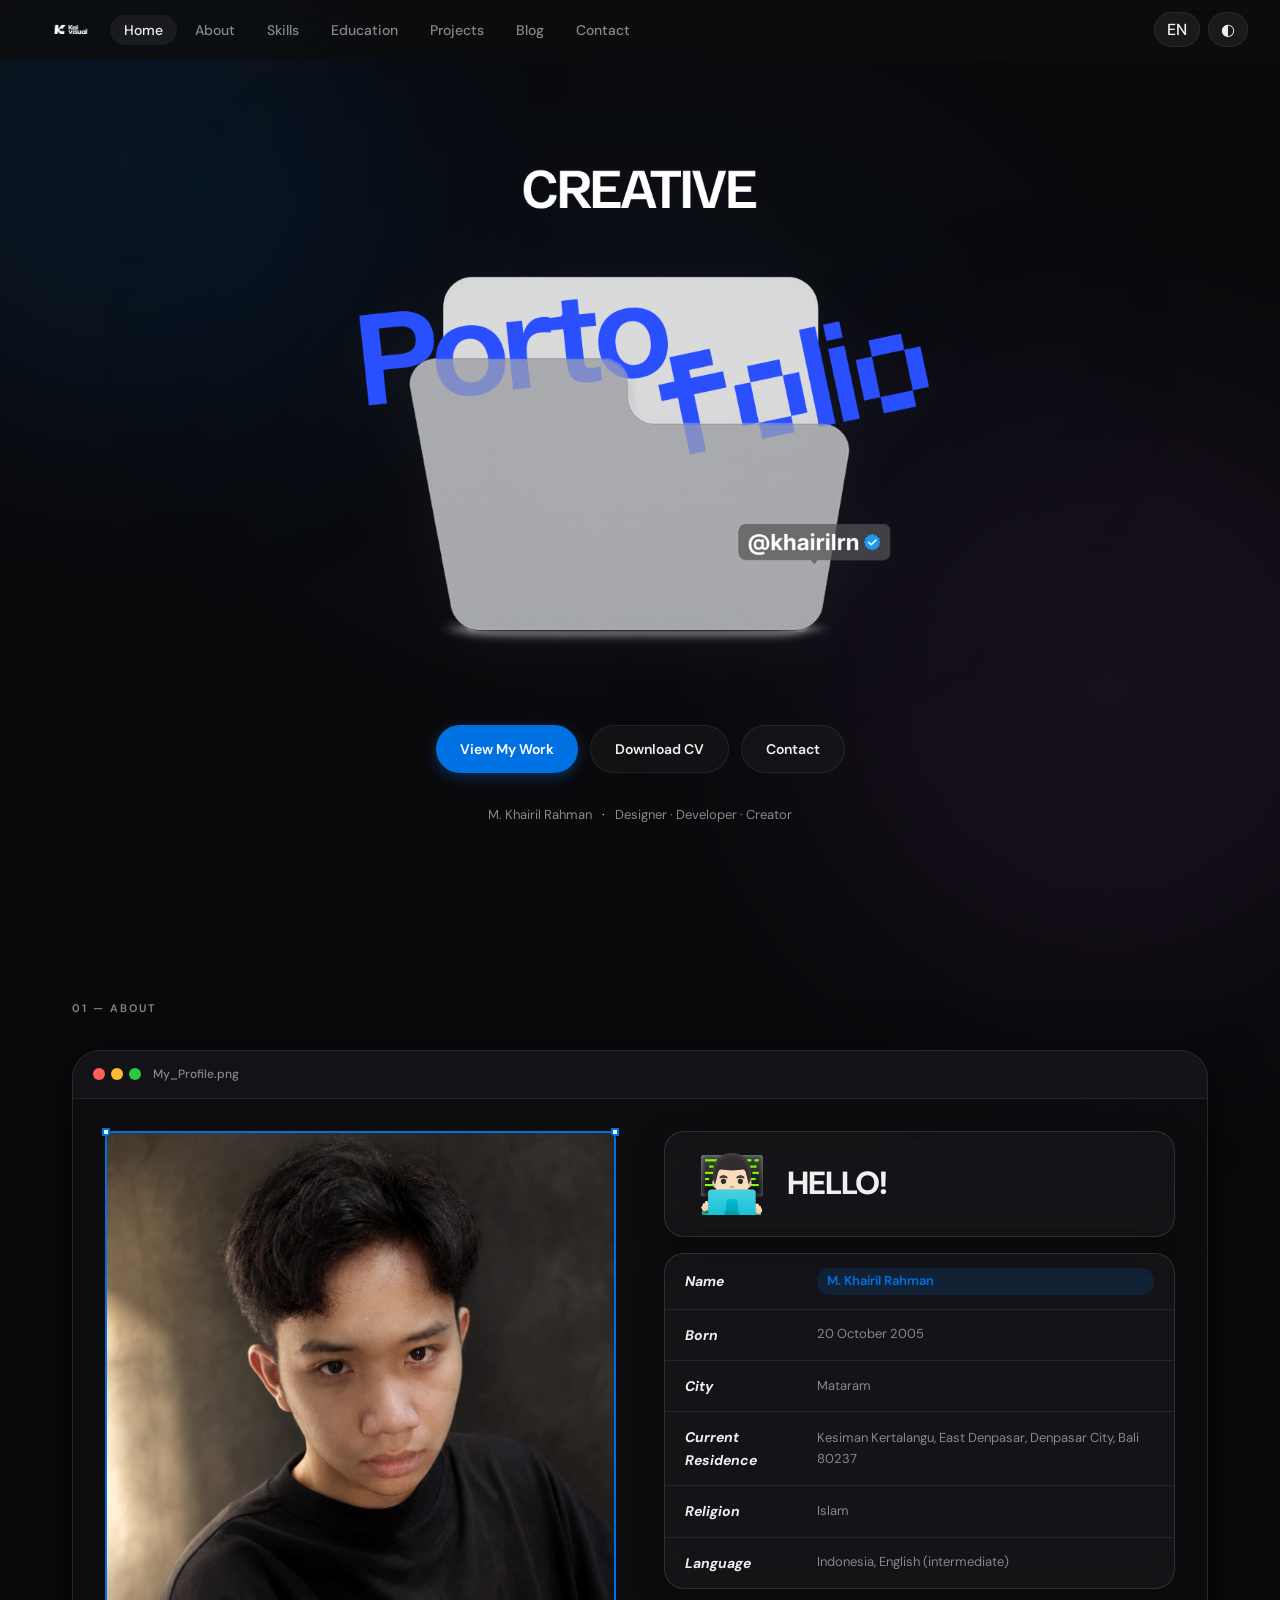
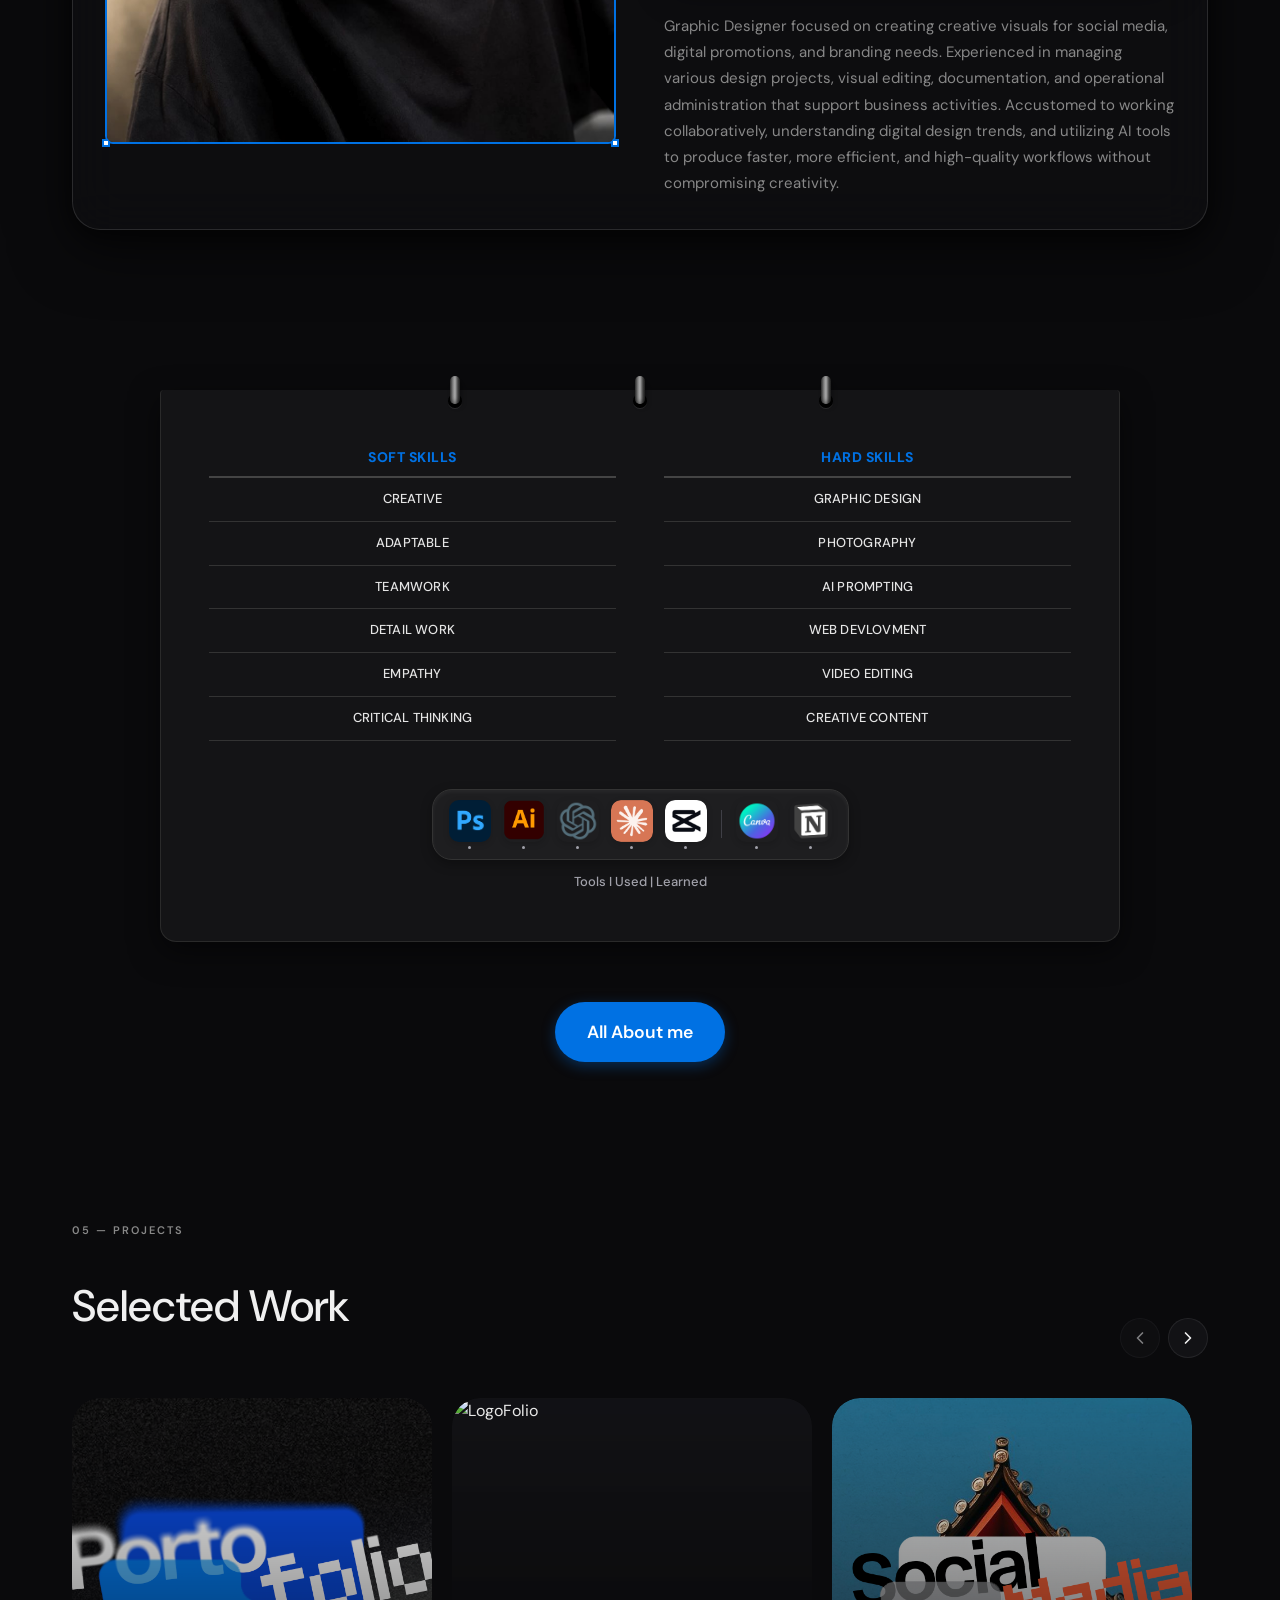
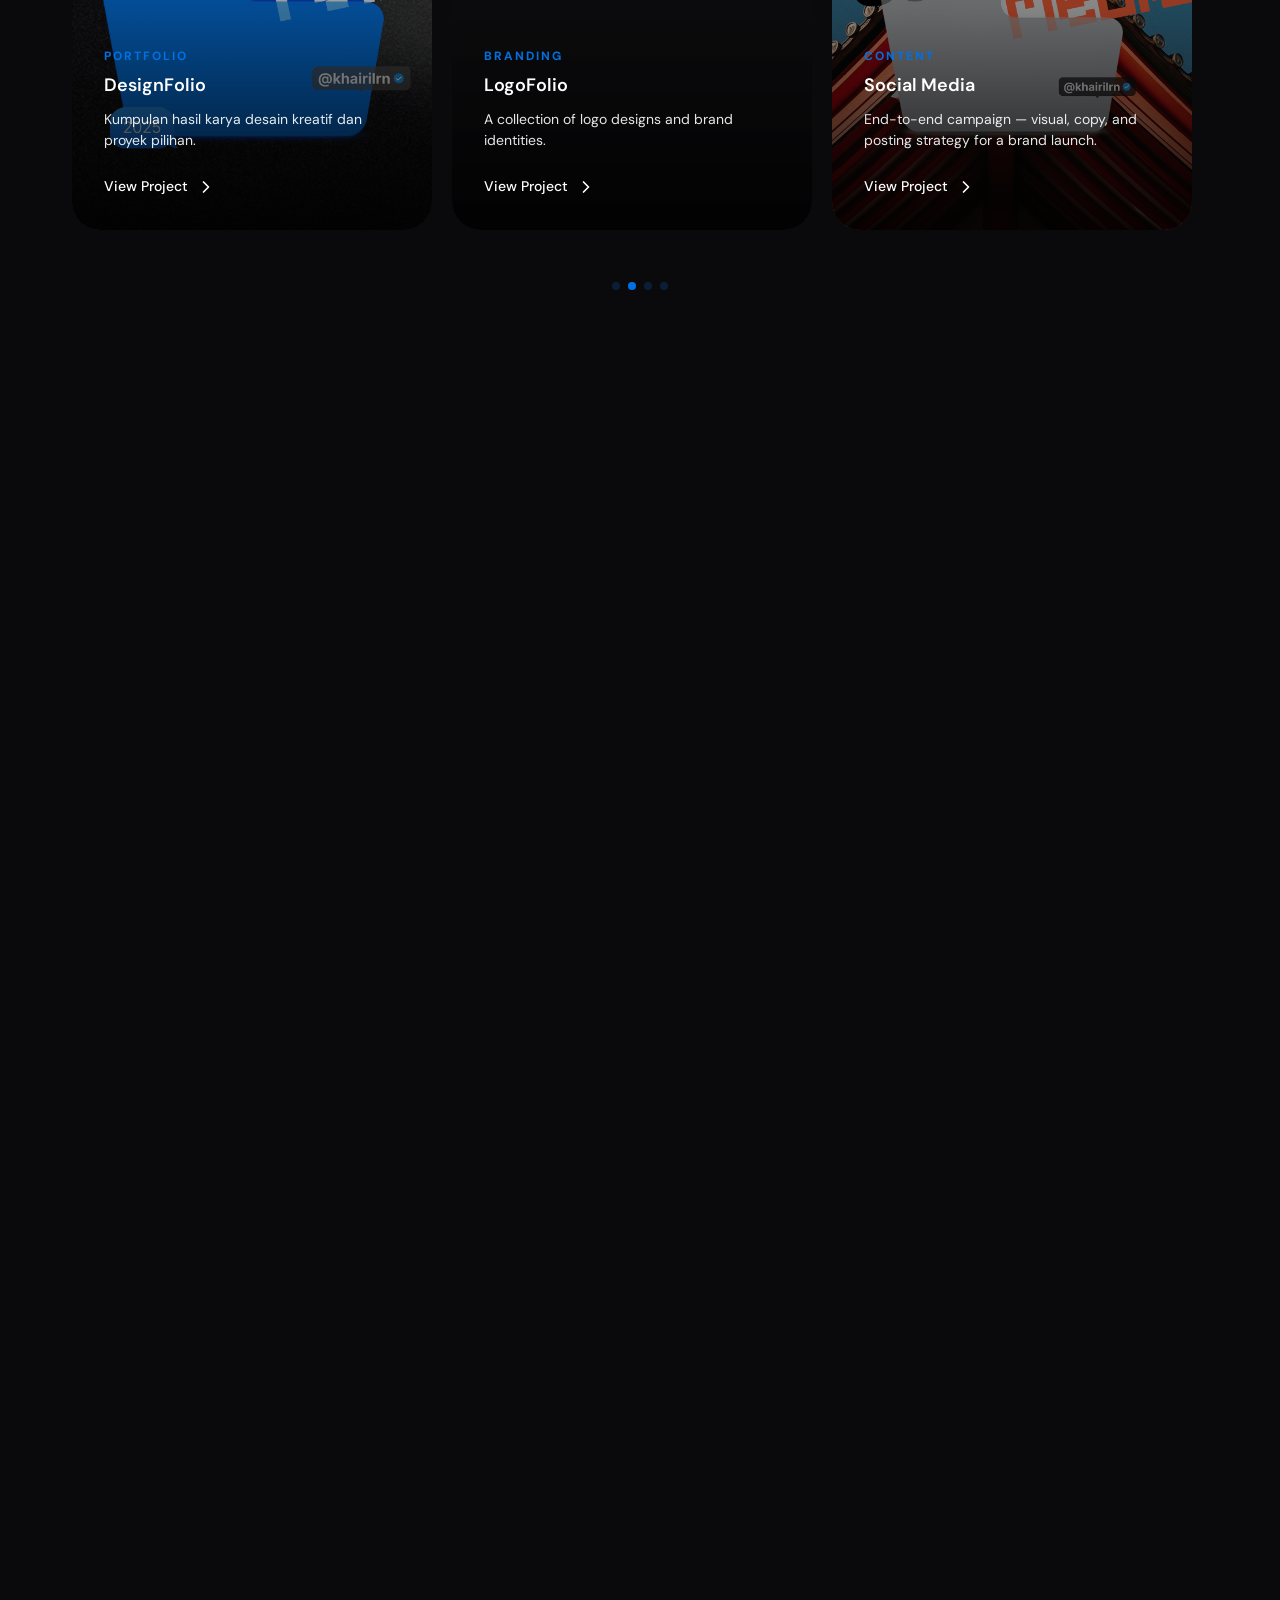
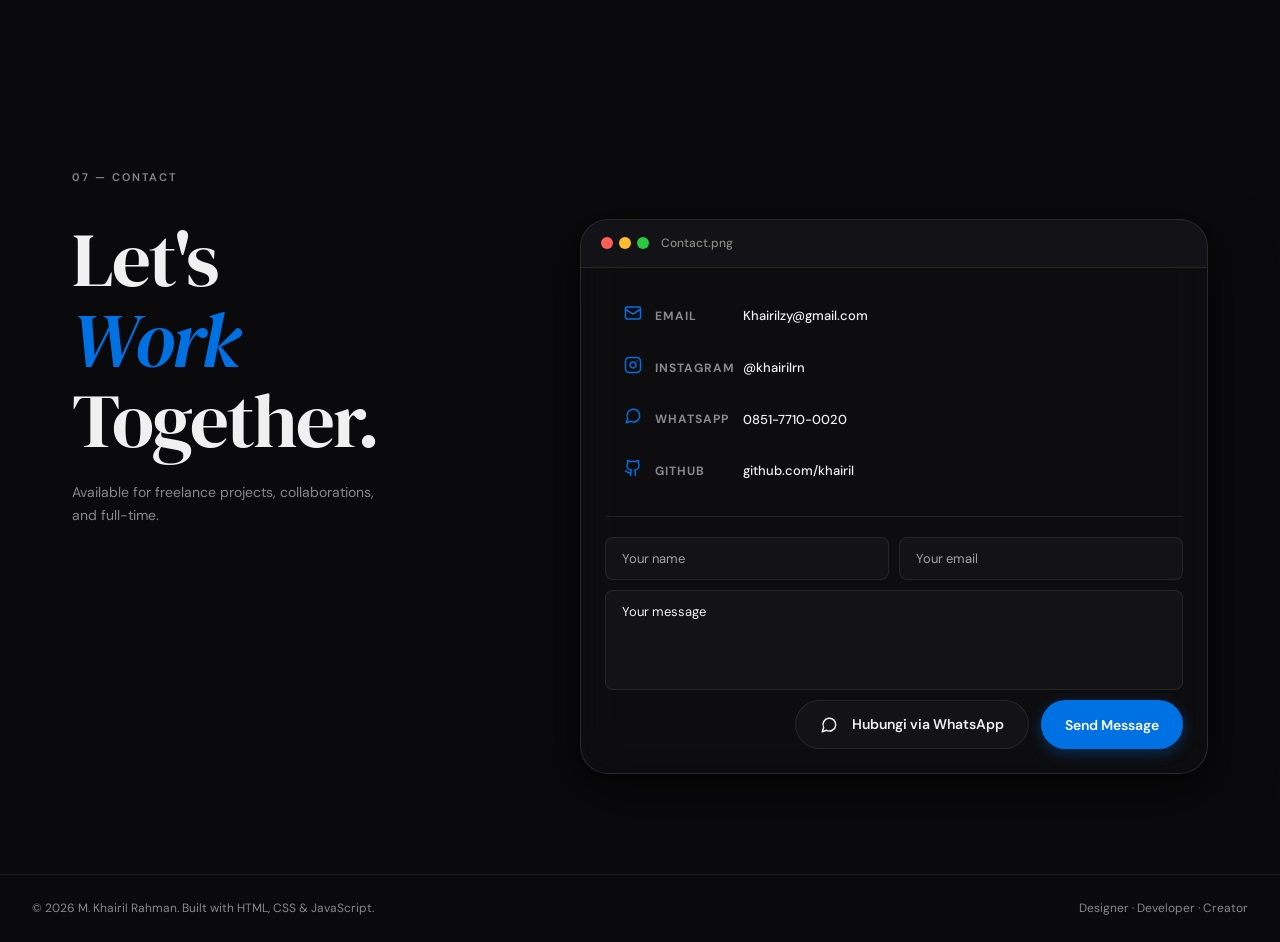
==== commit 2a1871d8: "Add files via upload" ====
--- a/port/index.html
+++ b/port/index.html
@@ -21,19 +21,23 @@
       <img src="assets/icon%20apps/kaivisual%20New%20Logo-07.png" alt="Logo" />
     </a>
     <ul class="nav-links">
-      <li><a href="#home" class="nav-link active">Home</a></li>
-      <li><a href="#about" class="nav-link">About</a></li>
-      <li><a href="#skills" class="nav-link">Skills</a></li>
-      <li><a href="#education" class="nav-link">Education</a></li>
-      <li><a href="#projects" class="nav-link">Projects</a></li>
-      <li><a href="#contact" class="nav-link">Contact</a></li>
+      <li><a href="#home" class="nav-link active" data-i18n="nav.home">Home</a></li>
+      <li><a href="#about" class="nav-link" data-i18n="nav.about">About</a></li>
+      <li><a href="#skills" class="nav-link" data-i18n="nav.skills">Skills</a></li>
+      <li><a href="all-about-me.html" class="nav-link" data-i18n="nav.education">Education</a></li>
+      <li><a href="#projects" class="nav-link" data-i18n="nav.projects">Projects</a></li>
+      <li><a href="#blog" class="nav-link" data-i18n="nav.blog">Blog</a></li>
+      <li><a href="#contact" class="nav-link" data-i18n="nav.contact">Contact</a></li>
     </ul>
-    <button class="dark-toggle" id="darkToggle" aria-label="Toggle dark mode">
-      <span class="toggle-icon">◐</span>
-    </button>
-    <button class="hamburger" id="hamburger" aria-label="Menu">
-      <span></span><span></span><span></span>
-    </button>
+    <div style="display: flex; gap: 8px; align-items: center; margin-left: auto;">
+      <button class="lang-toggle" id="langToggle" aria-label="Toggle language">ID</button>
+      <button class="dark-toggle" id="darkToggle" aria-label="Toggle dark mode">
+        <span class="toggle-icon">◐</span>
+      </button>
+      <button class="hamburger" id="hamburger" aria-label="Menu" style="margin-left: 8px;">
+        <span></span><span></span><span></span>
+      </button>
+    </div>
   </nav>
 
   <!-- HERO SECTION -->
@@ -46,8 +50,10 @@
     </div>
 
     <div class="hero-cta reveal">
-      <a href="#projects" class="btn btn-primary">View My Work</a>
-      <a href="#contact" class="btn btn-ghost">Contact Me</a>
+      <a href="#projects" class="btn btn-primary" data-i18n="proj.button">View My Work</a>
+      <a href="assets/CV%20M.Khairil%20Rahman.pdf" download="CV_Khairil_Rahman.pdf" class="btn btn-ghost"
+        data-i18n="nav.downloadcv">Download CV</a>
+      <a href="#contact" class="btn btn-ghost" data-i18n="nav.contact">Contact Me</a>
     </div>
 
     <div class="hero-sub reveal">
@@ -59,7 +65,7 @@
 
   <!-- ABOUT SECTION -->
   <section class="about" id="about">
-    <div class="section-label reveal">01 — About</div>
+    <div class="section-label reveal" data-i18n="about.title">01 — About</div>
 
     <div class="macos-window reveal">
       <div class="window-bar">
@@ -68,7 +74,7 @@
           <span class="tl yellow"></span>
           <span class="tl green"></span>
         </div>
-        <span class="window-title">My_Profile.png</span>
+        <span class="window-title" data-i18n="about.windowTitle">My_Profile.png</span>
       </div>
       <div class="window-body about-body">
         <div class="about-left">
@@ -90,28 +96,36 @@
           </div>
           <div class="bio-card">
             <div class="bio-row">
-              <span class="bio-label">Name</span>
+              <span class="bio-label" data-i18n="about.label.name">Name</span>
               <span class="bio-value highlight">M. Khairil Rahman</span>
             </div>
             <div class="bio-row">
-              <span class="bio-label">Born</span>
+              <span class="bio-label" data-i18n="about.label.born">Born</span>
               <span class="bio-value">20 October 2005</span>
             </div>
             <div class="bio-row">
-              <span class="bio-label">City</span>
+              <span class="bio-label" data-i18n="about.label.city">City</span>
               <span class="bio-value">Mataram</span>
             </div>
             <div class="bio-row">
-              <span class="bio-label">Religion</span>
+              <span class="bio-label" data-i18n="about.label.Current Residence">Current Residence</span>
+              <span class="bio-value">Kesiman Kertalangu, East Denpasar, Denpasar City, Bali 80237</span>
+            </div>
+            <div class="bio-row">
+              <span class="bio-label" data-i18n="about.label.religion">Religion</span>
               <span class="bio-value">Islam</span>
             </div>
             <div class="bio-row">
-              <span class="bio-label">Language</span>
-              <span class="bio-value">Indonesia, English (Native)</span>
-            </div>
-          </div>
-          <p class="about-text">
-            Graphic Designer yang berfokus pada pembuatan visual kreatif untuk media sosial, promosi digital, dan kebutuhan branding. Memiliki pengalaman mengelola berbagai proyek desain, editing visual, dokumentasi, hingga administrasi operasional yang mendukung aktivitas bisnis. Terbiasa bekerja secara kolaboratif, memahami tren desain digital, serta memanfaatkan AI tools untuk menghasilkan proses kerja yang lebih cepat, efisien, dan berkualitas tanpa mengurangi nilai kreativitas.
+              <span class="bio-label" data-i18n="about.label.language">Language</span>
+              <span class="bio-value">Indonesia, English (intermediate)</span>
+            </div>
+          </div>
+          <p class="about-text" data-i18n="about.desc">
+            Graphic Designer yang berfokus pada pembuatan visual kreatif untuk media sosial, promosi digital, dan
+            kebutuhan branding. Memiliki pengalaman mengelola berbagai proyek desain, editing visual, dokumentasi,
+            hingga administrasi operasional yang mendukung aktivitas bisnis. Terbiasa bekerja secara kolaboratif,
+            memahami tren desain digital, serta memanfaatkan AI tools untuk menghasilkan proses kerja yang lebih cepat,
+            efisien, dan berkualitas tanpa mengurangi nilai kreativitas.
           </p>
         </div>
       </div>
@@ -121,7 +135,7 @@
 
 
   <!-- RINGBOUND NOTEBOOK UI (SOFT & HARD SKILLS) -->
-  <div class="ring-notebook-ui reveal" style="--delay:200ms">
+  <div class="ring-notebook-ui reveal" id="skills" style="--delay:200ms">
     <!-- Binder rings at top edge -->
     <div class="binder-rings">
       <div class="ring-wrapper">
@@ -143,7 +157,7 @@
       <div class="notebook-columns">
         <!-- Left Column: Soft Skills -->
         <div class="notebook-col">
-          <div class="col-header">SOFT SKILLS</div>
+          <div class="col-header" data-i18n="skills.soft">SOFT SKILLS</div>
           <div class="col-divider"></div>
           <ul class="skills-list">
             <li>CREATIVE</li>
@@ -156,7 +170,7 @@
         </div>
         <!-- Right Column: Hard Skills -->
         <div class="notebook-col">
-          <div class="col-header">HARD SKILLS</div>
+          <div class="col-header" data-i18n="skills.hard">HARD SKILLS</div>
           <div class="col-divider"></div>
           <ul class="skills-list">
             <li>GRAPHIC DESIGN</li>
@@ -223,211 +237,16 @@
   </div>
   </section>
 
-  <!-- EDUCATION SECTION -->
-  <section class="experience" id="education">
-    <div class="section-label reveal">03 — Education</div>
-
-    <div class="single-folder-container reveal">
-      <div class="folder-card-wrapper">
-        <div class="folder-tab-header">
-          <img src="assets/icon apps/folder.png" alt="Folder Tab" class="folder-tab-image" />
-          <div class="folder-tab-label">
-            <span class="tab-icon">
-              <svg viewBox="0 0 24 24" width="16" height="16" fill="none" stroke="currentColor" stroke-width="2.5" stroke-linecap="round" stroke-linejoin="round">
-                <path d="M22 10v6M2 10l10-5 10 5-10 5z"></path>
-                <path d="M6 12v5c3 3 9 3 12 0v-5"></path>
-              </svg>
-            </span>
-            Education
-          </div>
-        </div>
-
-        <div class="folder-card-body">
-          <div class="exp-table-row">
-            <div class="exp-details-col">
-              <div class="exp-company">SMKI Abul Barokat</div>
-              <div class="exp-role" style="text-transform: none;">Major : Multimedia</div>
-            </div>
-            <div class="exp-date-col">Aug 2016 - Oct 2019</div>
-          </div>
-        </div>
-      </div>
-    </div>
-  </section>
-
-  <!-- EXPERIENCE SECTION -->
-  <section class="experience" id="experience">
-    <div class="section-label reveal">04 — Experience</div>
-
-    <div class="single-folder-container reveal">
-      <!-- FOLDER: EXPERIENCE -->
-      <div class="folder-card-wrapper">
-        <div class="folder-tab-header">
-          <img src="assets/icon apps/folder.png" alt="Folder Tab" class="folder-tab-image" />
-          <div class="folder-tab-label">
-            <span class="tab-icon">
-              <svg viewBox="0 0 24 24" width="16" height="16" fill="none" stroke="currentColor" stroke-width="2.5"
-                stroke-linecap="round" stroke-linejoin="round">
-                <circle cx="12" cy="12" r="10"></circle>
-                <polyline points="12 6 12 12 16 14"></polyline>
-              </svg>
-            </span>
-            Experience
-          </div>
-        </div>
-
-        <div class="folder-card-body">
-          <!-- Row 1 -->
-          <div class="exp-table-row">
-            <div class="exp-details-col">
-              <div class="exp-company">Yayasan Radix Indonesia Emas</div>
-              <div class="exp-role" style="text-transform: none; font-weight: bold; margin-bottom: 8px;">Desainer Grafis &amp; Staf Operasional</div>
-              <ul style="margin: 0; padding-left: 20px; font-size: 14px; opacity: 0.8; line-height: 1.5; list-style-type: '- ';">
-                <li>Mendesain konten media sosial, materi promosi digital dan kebutuhan visual yayasan.</li>
-                <li>Mengelola data produk serta memastikan informasi produk selalu akurat dan terbarui.</li>
-                <li>Mencatat dan menyusun laporan penjualan menggunakan Microsoft Excel.</li>
-                <li>Berkoordinasi dengan tim untuk mendukung operasional, pemasaran, dan administrasi produk.</li>
-              </ul>
-            </div>
-            <div class="exp-date-col">Jan 2024 - Okt 2025</div>
-          </div>
-          <!-- Row 2 -->
-          <div class="exp-table-row">
-            <div class="exp-details-col">
-              <div class="exp-company">Ponpes Abul Barokat</div>
-              <div class="exp-role" style="text-transform: none; font-weight: bold; margin-bottom: 8px;">Magang Multimedia</div>
-              <ul style="margin: 0; padding-left: 20px; font-size: 14px; opacity: 0.8; line-height: 1.5; list-style-type: '- ';">
-                <li>Mendesain materi visual untuk berbagai kebutuhan media.</li>
-                <li>Mengambil dan mengedit foto untuk dokumentasi serta publikasi.</li>
-                <li>Membantu proses produksi konten multimedia, termasuk desain grafis dan editing visual.</li>
-                <li>Berkolaborasi dalam pembuatan konten sesuai kebutuhan institusi.</li>
-              </ul>
-            </div>
-            <div class="exp-date-col">Feb 2021 - Dec 2023</div>
-          </div>
-          <!-- Row 3 -->
-          <div class="exp-table-row">
-            <div class="exp-details-col">
-              <div class="exp-company">Bokah Farm</div>
-              <div class="exp-role" style="text-transform: none; font-weight: bold; margin-bottom: 8px;">Staf Operasional Hidroponik</div>
-              <ul style="margin: 0; padding-left: 20px; font-size: 14px; opacity: 0.8; line-height: 1.5; list-style-type: '- ';">
-                <li>Mengelola proses budidaya dan perawatan sayuran hidroponik.</li>
-                <li>Menyusun laporan operasional dan inventaris menggunakan Microsoft Excel.</li>
-                <li>Membuat materi desain promosi untuk mendukung pemasaran produk.</li>
-              </ul>
-            </div>
-            <div class="exp-date-col">Mei 2023 - Nov 2023</div>
-          </div>
-        </div>
-      </div>
-    </div>
-  </section>
-
-  <!-- CERTIFICATIONS & AWARDS SECTION -->
-  <section class="experience" id="certifications" style="margin-top: 100px;">
-    <div class="section-label reveal">04.5 — Certifications &amp; Awards</div>
-
-    <div class="single-folder-container reveal">
-      <div class="folder-card-wrapper">
-        <div class="folder-tab-header">
-          <img src="assets/icon apps/folder.png" alt="Folder Tab" class="folder-tab-image" />
-          <div class="folder-tab-label">
-            <span class="tab-icon">
-              <svg viewBox="0 0 24 24" width="16" height="16" fill="none" stroke="currentColor" stroke-width="2.5" stroke-linecap="round" stroke-linejoin="round">
-                <polygon points="12 2 15.09 8.26 22 9.27 17 14.14 18.18 21.02 12 17.77 5.82 21.02 7 14.14 2 9.27 8.91 8.26 12 2"></polygon>
-              </svg>
-            </span>
-            Certifications &amp; Awards
-          </div>
-        </div>
-
-        <div class="folder-card-body">
-          <!-- Cert 1 -->
-          <div class="exp-table-row">
-            <div class="exp-details-col">
-              <div class="exp-company">SekolahDesain.id</div>
-              <div class="exp-role" style="text-transform: none;">Professional Designer Certification (Software Proficiency)</div>
-              <a href="https://drive.google.com/file/d/1e8yqchxCxrOLLAJW5EW491OZ12ApFSYV/view?usp=sharing" target="_blank" class="view-cert-btn" style="display: inline-flex; align-items: center; gap: 6px; margin-top: 8px; font-size: 12px; font-weight: 600; color: #0071e3; text-decoration: none; padding: 4px 10px; border: 1px solid #0071e3; border-radius: 12px; width: fit-content;">
-                <svg width="12" height="12" viewBox="0 0 24 24" fill="none" stroke="currentColor" stroke-width="2" stroke-linecap="round" stroke-linejoin="round"><path d="M18 13v6a2 2 0 0 1-2 2H5a2 2 0 0 1-2-2V8a2 2 0 0 1 2-2h6"></path><polyline points="15 3 21 3 21 9"></polyline><line x1="10" y1="14" x2="21" y2="3"></line></svg>
-                View Certificate
-              </a>
-            </div>
-            <div class="exp-date-col">2025</div>
-          </div>
-          <!-- Cert 2 -->
-          <div class="exp-table-row">
-            <div class="exp-details-col">
-              <div class="exp-company">StudiDesain</div>
-              <div class="exp-role" style="text-transform: none;">Adobe Illustrator Certificate of Completion</div>
-              <a href="#" class="view-cert-btn" style="display: inline-flex; align-items: center; gap: 6px; margin-top: 8px; font-size: 12px; font-weight: 600; color: #0071e3; text-decoration: none; padding: 4px 10px; border: 1px solid #0071e3; border-radius: 12px; width: fit-content;">
-                <svg width="12" height="12" viewBox="0 0 24 24" fill="none" stroke="currentColor" stroke-width="2" stroke-linecap="round" stroke-linejoin="round"><path d="M18 13v6a2 2 0 0 1-2 2H5a2 2 0 0 1-2-2V8a2 2 0 0 1 2-2h6"></path><polyline points="15 3 21 3 21 9"></polyline><line x1="10" y1="14" x2="21" y2="3"></line></svg>
-                View Certificate
-              </a>
-            </div>
-            <div class="exp-date-col">2025</div>
-          </div>
-          <!-- Cert 3 -->
-          <div class="exp-table-row">
-            <div class="exp-details-col">
-              <div class="exp-company">StudiDesain</div>
-              <div class="exp-role" style="text-transform: none;">Adobe Photoshop Certificate of Completion</div>
-              <a href="https://drive.google.com/file/d/1_SYDD5vtlv7Fv_yMnodeogTlEGJW26-6/view?usp=drive_link" target="_blank" class="view-cert-btn" style="display: inline-flex; align-items: center; gap: 6px; margin-top: 8px; font-size: 12px; font-weight: 600; color: #0071e3; text-decoration: none; padding: 4px 10px; border: 1px solid #0071e3; border-radius: 12px; width: fit-content;">
-                <svg width="12" height="12" viewBox="0 0 24 24" fill="none" stroke="currentColor" stroke-width="2" stroke-linecap="round" stroke-linejoin="round"><path d="M18 13v6a2 2 0 0 1-2 2H5a2 2 0 0 1-2-2V8a2 2 0 0 1 2-2h6"></path><polyline points="15 3 21 3 21 9"></polyline><line x1="10" y1="14" x2="21" y2="3"></line></svg>
-                View Certificate
-              </a>
-            </div>
-            <div class="exp-date-col">2025</div>
-          </div>
-          <!-- Cert 4 -->
-          <div class="exp-table-row">
-            <div class="exp-details-col">
-              <div class="exp-company">Creative SID Academy</div>
-              <div class="exp-role" style="text-transform: none;">CapCut Masterclass Certificate</div>
-              <a href="https://drive.google.com/file/d/17FU4JgRET3nURm3svsICIbRwE8nDIgpw/view?usp=sharing" target="_blank" class="view-cert-btn" style="display: inline-flex; align-items: center; gap: 6px; margin-top: 8px; font-size: 12px; font-weight: 600; color: #0071e3; text-decoration: none; padding: 4px 10px; border: 1px solid #0071e3; border-radius: 12px; width: fit-content;">
-                <svg width="12" height="12" viewBox="0 0 24 24" fill="none" stroke="currentColor" stroke-width="2" stroke-linecap="round" stroke-linejoin="round"><path d="M18 13v6a2 2 0 0 1-2 2H5a2 2 0 0 1-2-2V8a2 2 0 0 1 2-2h6"></path><polyline points="15 3 21 3 21 9"></polyline><line x1="10" y1="14" x2="21" y2="3"></line></svg>
-                View Certificate
-              </a>
-            </div>
-            <div class="exp-date-col">2025</div>
-          </div>
-          
-          <div style="margin: 32px 0 16px; height: 1.5px; background: #111; opacity: 0.2;"></div>
-
-          <!-- Award 1 -->
-          <div class="exp-table-row">
-            <div class="exp-details-col">
-              <div class="exp-company">PWK NWDI Egypt</div>
-              <div class="exp-role" style="text-transform: none;">1st Place - Maulana Syeikh Quotes Writing Competition</div>
-              <a href="https://drive.google.com/file/d/18_DrMlpwb7f4XQkw9xmH7hGm4e32XyQ9/view?usp=sharing" target="_blank" class="view-cert-btn" style="display: inline-flex; align-items: center; gap: 6px; margin-top: 8px; font-size: 12px; font-weight: 600; color: #0071e3; text-decoration: none; padding: 4px 10px; border: 1px solid #0071e3; border-radius: 12px; width: fit-content;">
-                <svg width="12" height="12" viewBox="0 0 24 24" fill="none" stroke="currentColor" stroke-width="2" stroke-linecap="round" stroke-linejoin="round"><path d="M18 13v6a2 2 0 0 1-2 2H5a2 2 0 0 1-2-2V8a2 2 0 0 1 2-2h6"></path><polyline points="15 3 21 3 21 9"></polyline><line x1="10" y1="14" x2="21" y2="3"></line></svg>
-                View Certificate
-              </a>
-            </div>
-            <div class="exp-date-col">2023</div>
-          </div>
-          <!-- Award 2 -->
-          <div class="exp-table-row">
-            <div class="exp-details-col">
-              <div class="exp-company">HUT NWDI 87 Pancor</div>
-              <div class="exp-role" style="text-transform: none;">2nd Place - Poster Competition</div>
-              <a href="#" class="view-cert-btn" style="display: inline-flex; align-items: center; gap: 6px; margin-top: 8px; font-size: 12px; font-weight: 600; color: #0071e3; text-decoration: none; padding: 4px 10px; border: 1px solid #0071e3; border-radius: 12px; width: fit-content;">
-                <svg width="12" height="12" viewBox="0 0 24 24" fill="none" stroke="currentColor" stroke-width="2" stroke-linecap="round" stroke-linejoin="round"><path d="M18 13v6a2 2 0 0 1-2 2H5a2 2 0 0 1-2-2V8a2 2 0 0 1 2-2h6"></path><polyline points="15 3 21 3 21 9"></polyline><line x1="10" y1="14" x2="21" y2="3"></line></svg>
-                View Certificate
-              </a>
-            </div>
-            <div class="exp-date-col">2024</div>
-          </div>
-        </div>
-      </div>
-    </div>
-  </section>
-
+
+  <div style="text-align: center; margin-top: 60px; margin-bottom: 60px;" class="reveal">
+    <a href="all-about-me.html" class="btn btn-primary" style="padding: 16px 32px; font-size: 1.1rem;">All About me</a>
+  </div>
   <!-- PROJECTS SECTION -->
   <section class="projects gallery-section" id="projects">
     <div class="gallery-container">
       <div class="gallery-header reveal">
         <div class="gallery-title-wrapper">
-          <div class="section-label">05 — Projects</div>
+          <div class="section-label" data-i18n="proj.title">05 — Projects</div>
           <h2 class="gallery-title">Selected Work</h2>
         </div>
         <div class="gallery-controls hidden-mobile">
@@ -450,11 +269,33 @@
         <div class="carousel-container" id="galleryCarousel">
 
 
+
+
+          <div class="carousel-item">
+            <a href="https://www.behance.net/gallery/252286975/Design-Portofolio" target="_blank" class="carousel-link">
+              <div class="carousel-card">
+                <img src="assets/Project%20Image/Cover.png" alt="DesignFolio" class="carousel-img">
+                <div class="carousel-overlay"></div>
+                <div class="carousel-content">
+                  <div
+                    style="font-size: 12px; font-weight: 700; color: var(--blue); letter-spacing: 2px; text-transform: uppercase; margin-bottom: 8px;">
+                    Portfolio</div>
+                  <h3 class="carousel-title">DesignFolio</h3>
+                  <p class="carousel-desc">Kumpulan hasil karya desain kreatif dan proyek pilihan.
+                  </p>
+                  <div class="carousel-readmore">View Project <svg viewBox="0 0 24 24" fill="none" stroke="currentColor"
+                      stroke-width="2" stroke-linecap="round" stroke-linejoin="round" style="width:20px;height:20px;">
+                      <path d="m9 18 6-6-6-6" />
+                    </svg></div>
+                </div>
+              </div>
+            </a>
+          </div>
+
           <div class="carousel-item">
             <a href="https://www.behance.net/gallery/252058501/Logofolio" target="_blank" class="carousel-link">
               <div class="carousel-card">
-                <img src="assets/Project%20Image/logofolio.png"
-                  alt="LogoFolio" class="carousel-img">
+                <img src="assets/Project%20Image/logofolio.png" alt="LogoFolio" class="carousel-img">
                 <div class="carousel-overlay"></div>
                 <div class="carousel-content">
                   <div
@@ -475,8 +316,7 @@
           <div class="carousel-item">
             <a href="https://www.behance.net/gallery/252060171/Social-Media" target="_blank" class="carousel-link">
               <div class="carousel-card">
-                <img src="assets/Project%20Image/sosmed.png"
-                  alt="Social Media" class="carousel-img">
+                <img src="assets/Project%20Image/sosmed.png" alt="Social Media" class="carousel-img">
                 <div class="carousel-overlay"></div>
                 <div class="carousel-content">
                   <div
@@ -495,7 +335,7 @@
           </div>
 
           <div class="carousel-item">
-            <a href="#" class="carousel-link">
+            <a href="video-editing.html" class="carousel-link">
               <div class="carousel-card">
                 <img src="https://images.unsplash.com/photo-1574717024653-61fd2cf4d44d?q=80&w=1080"
                   alt="Video Editing Project" class="carousel-img">
@@ -516,27 +356,7 @@
             </a>
           </div>
 
-          <div class="carousel-item">
-            <a href="#" class="carousel-link">
-              <div class="carousel-card">
-                <img src="https://images.unsplash.com/photo-1561070791-2526d30994b5?q=80&w=1080" alt="UI Landing Page"
-                  class="carousel-img">
-                <div class="carousel-overlay"></div>
-                <div class="carousel-content">
-                  <div
-                    style="font-size: 12px; font-weight: 700; color: var(--blue); letter-spacing: 2px; text-transform: uppercase; margin-bottom: 8px;">
-                    UI Design</div>
-                  <h3 class="carousel-title">UI Landing Page</h3>
-                  <p class="carousel-desc">High-conversion landing page design — product focused, mobile-first, dark
-                    aesthetic.</p>
-                  <div class="carousel-readmore">View Project <svg viewBox="0 0 24 24" fill="none" stroke="currentColor"
-                      stroke-width="2" stroke-linecap="round" stroke-linejoin="round" style="width:20px;height:20px;">
-                      <path d="m9 18 6-6-6-6" />
-                    </svg></div>
-                </div>
-              </div>
-            </a>
-          </div>
+
 
 
 
@@ -547,16 +367,87 @@
     </div>
   </section>
 
+
+  <!-- BLOG SECTION -->
+  <section class="projects gallery-section" id="blog" style="padding-top: 60px;">
+    <div class="section-label reveal" data-i18n="blog.title">06 — Blog</div>
+    <p style="text-align: center; color: var(--text-muted); margin-bottom: 40px; font-size: 1.1rem; max-width: 600px; margin-inline: auto;"
+      class="reveal" data-i18n="blog.desc">
+      Tulisan terbaru seputar desain, branding, dan teknologi.
+    </p>
+
+    <div class="blog-grid reveal">
+      <!-- Blog Card 1 -->
+      <a href="blog-logo.html" class="blog-card">
+        <img src="assets/Project%20Image/logofolio.png" alt="Cara Membuat Logo" class="blog-img">
+        <div class="blog-content">
+          <h3 class="blog-title">Cara Membuat Logo yang Profesional dan Berdampak</h3>
+          <p class="blog-desc">Memahami fundamental desain logo, sistem grid, dan mengapa kesederhanaan adalah kunci
+            identitas abadi.</p>
+          <span class="blog-link">Baca Artikel</span>
+        </div>
+      </a>
+
+      <!-- Blog Card 2 -->
+      <a href="blog-branding.html" class="blog-card">
+        <img src="https://images.unsplash.com/photo-1542744094-3a31f272c490?q=80&w=1000" alt="Branding"
+          class="blog-img">
+        <div class="blog-content">
+          <h3 class="blog-title">Membangun Identitas Visual (Branding) yang Kuat</h3>
+          <p class="blog-desc">Pentingnya konsistensi, psikologi warna, dan panduan merek untuk menciptakan persepsi
+            positif audiens.</p>
+          <span class="blog-link">Baca Artikel</span>
+        </div>
+      </a>
+
+
+
+      <!-- Blog Card 4 -->
+      <a href="blog-ai.html" class="blog-card">
+        <img src="https://images.unsplash.com/photo-1677442136019-21780ecad995?q=80&w=1000" alt="AI untuk Desainer"
+          class="blog-img">
+        <div class="blog-content">
+          <h3 class="blog-title">AI untuk Desainer: Ancaman atau Alat Bantu?</h3>
+          <p class="blog-desc">Mengeksplorasi cara memanfaatkan kecerdasan buatan sebagai asisten kreatif tanpa
+            menghilangkan sentuhan manusiawi.</p>
+          <span class="blog-link">Baca Artikel</span>
+        </div>
+      </a>
+
+      <!-- Blog Card 6 -->
+      <a href="blog-10-ai-tools.html" class="blog-card">
+        <img src="https://images.unsplash.com/photo-1620712943543-bcc4688e7485?q=80&w=1000" alt="AI Tools"
+          class="blog-img">
+        <div class="blog-content">
+          <h3 class="blog-title">10 AI Tools yang Wajib Saya Gunakan Sebagai Graphic Designer di 2026</h3>
+          <p class="blog-desc">Bagaimana AI membantu menghemat waktu untuk pekerjaan berulang, mulai dari ChatGPT hingga
+            Midjourney.</p>
+          <span class="blog-link">Baca Artikel</span>
+        </div>
+      </a>
+      <!-- Blog Card 7 -->
+      <a href="blog-ai-brainstorming.html" class="blog-card">
+        <img src="assets/Project%20Image/ai_brainstorming_hero.png" alt="AI Brainstorming" class="blog-img">
+        <div class="blog-content">
+          <h3 class="blog-title">AI untuk Brainstorming Ide Desain: Menghasilkan Ide Cepat Tanpa Kehilangan Kreativitas
+          </h3>
+          <p class="blog-desc">Bagaimana AI dapat menjadi partner diskusi dan memancing sudut pandang baru dalam
+            memecahkan masalah visual.</p>
+          <span class="blog-link">Baca Artikel</span>
+        </div>
+      </a>
+    </div>
+  </section>
 
   <!-- CONTACT SECTION -->
   <section class="contact" id="contact">
-    <div class="section-label reveal">06 — Contact</div>
+    <div class="section-label reveal" data-i18n="contact.title">07 — Contact</div>
 
     <div class="contact-layout">
       <div class="contact-left reveal">
-        <h2 class="contact-heading">Let's<br /><em>Work</em><br />Together.</h2>
-        <p class="contact-sub">Available for freelance projects, collaborations, and full-time roles in Australia or
-          remote.</p>
+        <h2 class="contact-heading" data-i18n="contact.heading">Let's<br /><em>Work</em><br />Together.</h2>
+        <p class="contact-sub" data-i18n="contact.sub">Available for freelance projects, collaborations, and full-time.
+        </p>
       </div>
 
       <div class="contact-right reveal">
@@ -572,22 +463,39 @@
           <div class="window-body contact-body">
             <div class="contact-links">
               <a href="mailto:Khairilzy@gmail.com" class="contact-link">
-                <span class="cl-icon">✉</span>
+                <span class="cl-icon"><svg xmlns="http://www.w3.org/2000/svg" width="18" height="18" viewBox="0 0 24 24"
+                    fill="none" stroke="currentColor" stroke-width="2" stroke-linecap="round" stroke-linejoin="round">
+                    <rect width="20" height="16" x="2" y="4" rx="2" />
+                    <path d="m22 7-8.97 5.7a1.94 1.94 0 0 1-2.06 0L2 7" />
+                  </svg></span>
                 <span class="cl-label">Email</span>
                 <span class="cl-value">Khairilzy@gmail.com</span>
               </a>
-              <a href="https://instagram.com/khairil.rn" target="_blank" class="contact-link">
-                <span class="cl-icon">◎</span>
+              <a href="https://instagram.com/khairilrn" target="_blank" class="contact-link">
+                <span class="cl-icon"><svg xmlns="http://www.w3.org/2000/svg" width="18" height="18" viewBox="0 0 24 24"
+                    fill="none" stroke="currentColor" stroke-width="2" stroke-linecap="round" stroke-linejoin="round">
+                    <rect width="20" height="20" x="2" y="2" rx="5" ry="5" />
+                    <path d="M16 11.37A4 4 0 1 1 12.63 8 4 4 0 0 1 16 11.37z" />
+                    <line x1="17.5" x2="17.51" y1="6.5" y2="6.5" />
+                  </svg></span>
                 <span class="cl-label">Instagram</span>
-                <span class="cl-value">@khairil.rn</span>
+                <span class="cl-value">@khairilrn</span>
               </a>
               <a href="https://wa.me/6285177100020" target="_blank" class="contact-link">
-                <span class="cl-icon">◌</span>
+                <span class="cl-icon"><svg xmlns="http://www.w3.org/2000/svg" width="18" height="18" viewBox="0 0 24 24"
+                    fill="none" stroke="currentColor" stroke-width="2" stroke-linecap="round" stroke-linejoin="round">
+                    <path d="m3 21 1.9-5.7a8.5 8.5 0 1 1 3.8 3.8z" />
+                  </svg></span>
                 <span class="cl-label">WhatsApp</span>
                 <span class="cl-value">0851-7710-0020</span>
               </a>
               <a href="https://github.com/khairil" target="_blank" class="contact-link">
-                <span class="cl-icon">◇</span>
+                <span class="cl-icon"><svg xmlns="http://www.w3.org/2000/svg" width="18" height="18" viewBox="0 0 24 24"
+                    fill="none" stroke="currentColor" stroke-width="2" stroke-linecap="round" stroke-linejoin="round">
+                    <path
+                      d="M15 22v-4a4.8 4.8 0 0 0-1-3.5c3 0 6-2 6-5.5.08-1.25-.27-2.48-1-3.5.28-1.15.28-2.35 0-3.5 0 0-1 0-3 1.5-2.64-.5-5.36-.5-8 0C6 2 5 2 5 2c-.3 1.15-.3 2.35 0 3.5A5.403 5.403 0 0 0 4 9c0 3.5 3 5.5 6 5.5-.39.49-.68 1.05-.85 1.65-.17.6-.22 1.23-.15 1.85v4" />
+                    <path d="M9 18c-4.51 2-5-2-7-2" />
+                  </svg></span>
                 <span class="cl-label">GitHub</span>
                 <span class="cl-value">github.com/khairil</span>
               </a>
@@ -595,11 +503,24 @@
 
             <div class="contact-form">
               <div class="form-row">
-                <input type="text" id="formName" placeholder="Your name" class="form-input" />
-                <input type="email" id="formEmail" placeholder="Your email" class="form-input" />
+                <input type="text" id="formName" placeholder="Your name" class="form-input" data-i18n="contact.name" />
+                <input type="email" id="formEmail" placeholder="Your email" class="form-input"
+                  data-i18n="contact.email" />
               </div>
-              <textarea id="formMsg" placeholder="Your message" class="form-input form-textarea"></textarea>
-              <button class="btn btn-primary btn-send" id="sendBtn">Send Message</button>
+              <textarea id="formMsg" placeholder="Your message" class="form-input form-textarea"
+                data-i18n="contact.msg"></textarea>
+              <div style="display: flex; gap: 12px; align-self: flex-end; flex-wrap: wrap; justify-content: flex-end;">
+                <a href="https://wa.me/6285177100020" target="_blank" class="btn btn-ghost"
+                  style="display: flex; align-items: center; justify-content: center;">
+                  <svg xmlns="http://www.w3.org/2000/svg" width="18" height="18" viewBox="0 0 24 24" fill="none"
+                    stroke="currentColor" stroke-width="2" stroke-linecap="round" stroke-linejoin="round"
+                    style="margin-right: 8px;">
+                    <path d="m3 21 1.9-5.7a8.5 8.5 0 1 1 3.8 3.8z" />
+                  </svg> Hubungi via WhatsApp
+                </a>
+                <button class="btn btn-primary btn-send" id="sendBtn" style="align-self: auto;"
+                  data-i18n="contact.send">Send Message</button>
+              </div>
             </div>
           </div>
         </div>
@@ -613,6 +534,7 @@
     <span class="footer-role">Designer · Developer · Creator</span>
   </footer>
 
+  <script src="lang.js"></script>
   <script src="script.js"></script>
 </body>
 
--- a/port/style.css
+++ b/port/style.css
@@ -171,7 +171,7 @@
 }
 
 .nav-logo img {
-  height: 28px;
+  height: 44px;
   width: auto;
   object-fit: contain;
   display: block;
@@ -197,7 +197,7 @@
   background: var(--surface-2);
 }
 
-.dark-toggle {
+.dark-toggle, .lang-toggle {
   background: var(--surface-2);
   border: 1px solid var(--border);
   border-radius: 20px;
@@ -206,13 +206,15 @@
   cursor: pointer;
   color: var(--text);
   transition: background var(--transition);
-}
-
-.dark-toggle:hover {
+  font-weight: 500;
+  font-family: inherit;
+}
+
+.dark-toggle:hover, .lang-toggle:hover {
   background: var(--gray-200);
 }
 
-body.dark .dark-toggle:hover {
+body.dark .dark-toggle:hover, body.dark .lang-toggle:hover {
   background: var(--surface);
 }
 
@@ -1289,8 +1291,7 @@
 
 @media (max-width: 768px) {
 
-  .nav-links,
-  .dark-toggle {
+  .nav-links {
     display: none;
   }
 
@@ -1309,7 +1310,8 @@
     border-bottom: 1px solid var(--border);
     padding: 16px 24px;
     gap: 4px;
-    backdrop-filter: blur(20px);
+    backdrop-filter: blur(20px) saturate(180%);
+    -webkit-backdrop-filter: blur(20px) saturate(180%);
   }
 
   .skills-grid,
@@ -1886,4 +1888,123 @@
   .exp-date-col {
     text-align: left;
   }
+
+  /* Toolbar/Dock Mobile Fixes */
+  .software-dock {
+    flex-wrap: wrap;
+    justify-content: center;
+    max-width: 100%;
+    gap: 8px;
+    padding: 12px;
+  }
+
+  .app-icon {
+    width: 36px;
+    height: 36px;
+  }
+}
+
+/* ===========================
+   BLOG SECTION
+=========================== */
+.blog-grid {
+  display: grid;
+  grid-template-columns: repeat(auto-fit, minmax(280px, 1fr));
+  gap: 24px;
+  max-width: 1200px;
+  margin: 0 auto;
+  padding: 0 20px;
+}
+
+.blog-card {
+  background: var(--surface);
+  border: 1px solid var(--border);
+  border-radius: var(--radius-md);
+  overflow: hidden;
+  transition: transform 0.4s cubic-bezier(0.16, 1, 0.3, 1), border-color 0.3s ease;
+  display: flex;
+  flex-direction: column;
+  text-decoration: none;
+}
+
+body.dark .blog-card {
+  background: rgba(255, 255, 255, 0.03);
+  backdrop-filter: blur(10px);
+}
+
+.blog-card:hover {
+  transform: translateY(-8px);
+  border-color: var(--glass-border);
+}
+
+.blog-img {
+  width: 100%;
+  height: 200px;
+  object-fit: cover;
+  border-bottom: 1px solid var(--border);
+  transition: transform 0.4s ease;
+}
+
+.blog-card:hover .blog-img {
+  transform: scale(1.02);
+}
+
+.blog-content {
+  padding: 24px;
+  display: flex;
+  flex-direction: column;
+  flex-grow: 1;
+}
+
+.blog-title {
+  font-size: 1.25rem;
+  font-weight: 700;
+  margin-bottom: 12px;
+  line-height: 1.3;
+  color: var(--text);
+  font-family: var(--font-sans);
+}
+
+body.dark .blog-title {
+  color: #fff;
+}
+
+.blog-desc {
+  font-size: 0.95rem;
+  color: var(--text-muted);
+  margin-bottom: 24px;
+  line-height: 1.6;
+  flex-grow: 1;
+}
+
+.blog-link {
+  font-size: 0.85rem;
+  font-weight: 700;
+  color: var(--text);
+  display: inline-flex;
+  align-items: center;
+  gap: 8px;
+  text-transform: uppercase;
+  letter-spacing: 1px;
+  padding: 8px 16px;
+  border-radius: 99px;
+  background: var(--surface-2);
+  border: 1px solid var(--border);
+  width: fit-content;
+  transition: background 0.3s ease;
+}
+
+body.dark .blog-link {
+  color: #fff;
+  background: rgba(255,255,255,0.05);
+}
+
+.blog-card:hover .blog-link {
+  background: var(--text);
+  color: var(--bg);
+}
+
+body.dark .blog-card:hover .blog-link {
+  background: #fff;
+  color: #000;
 }
